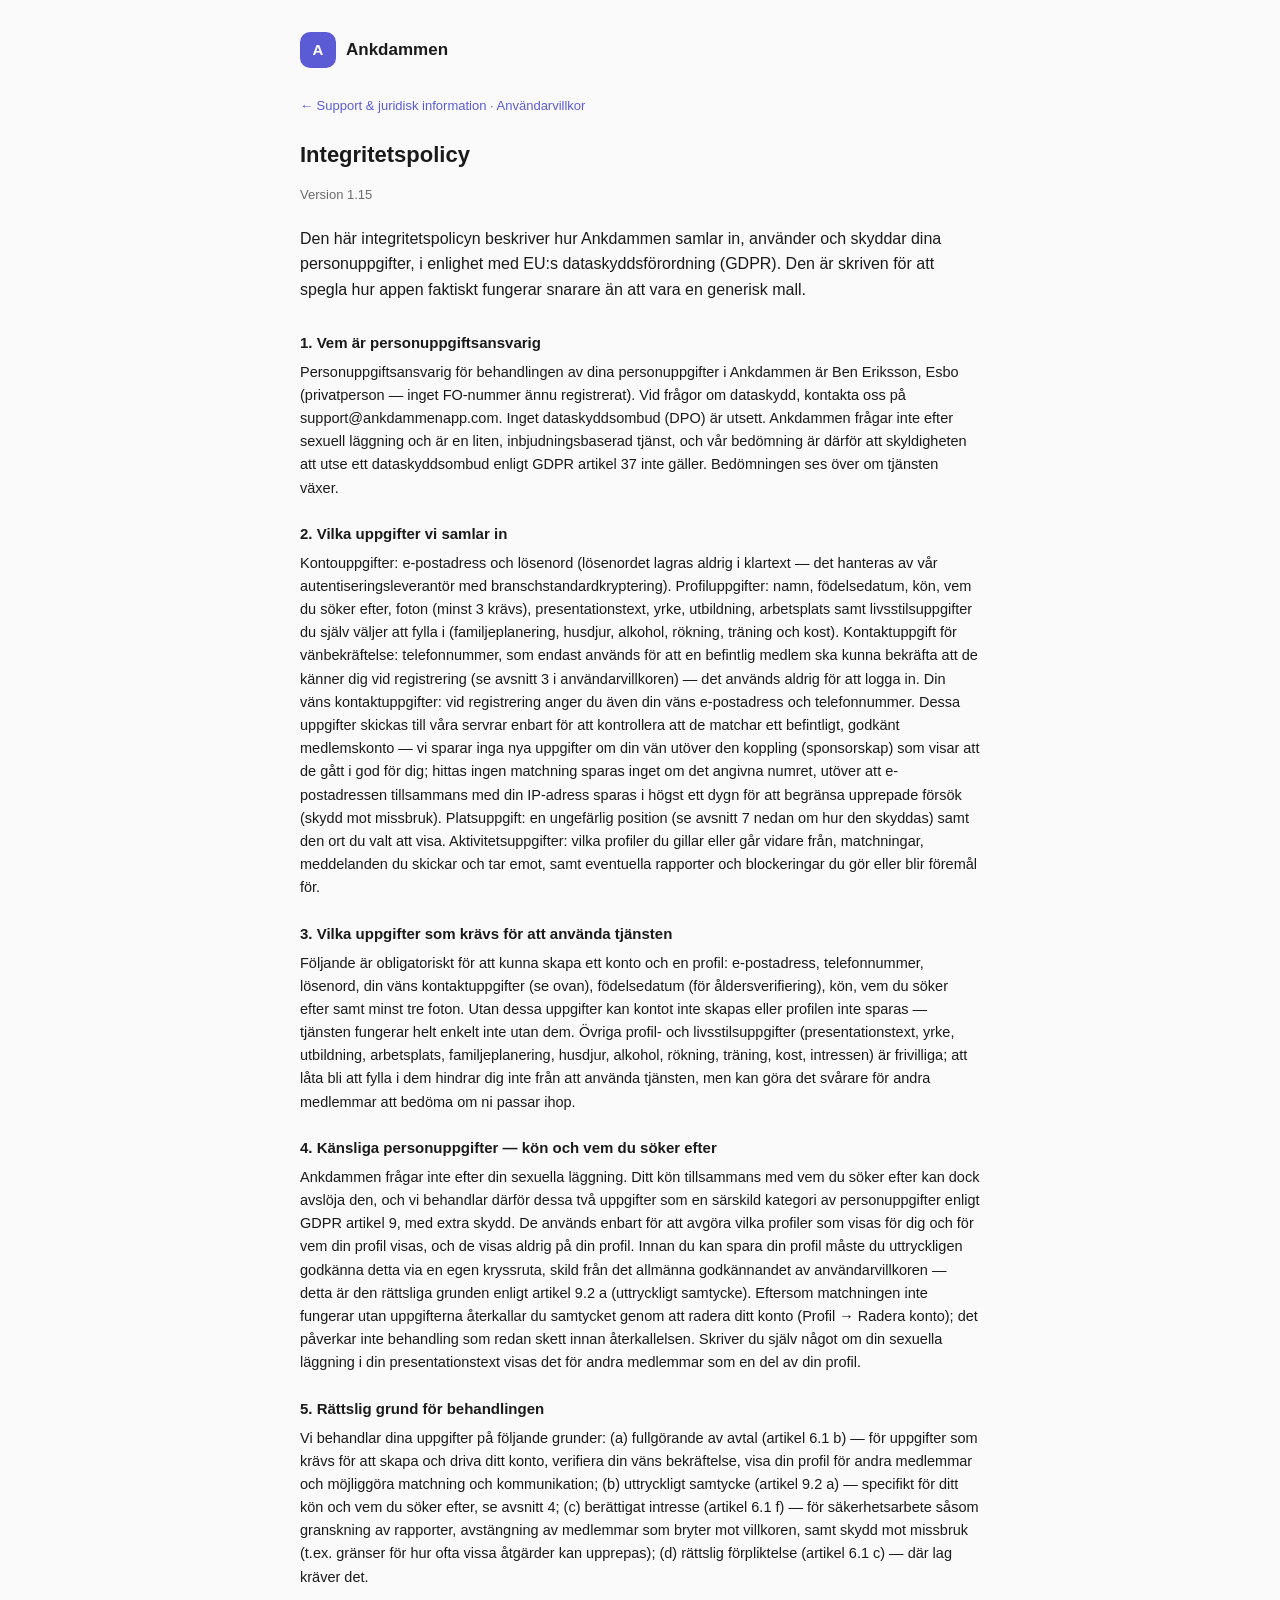
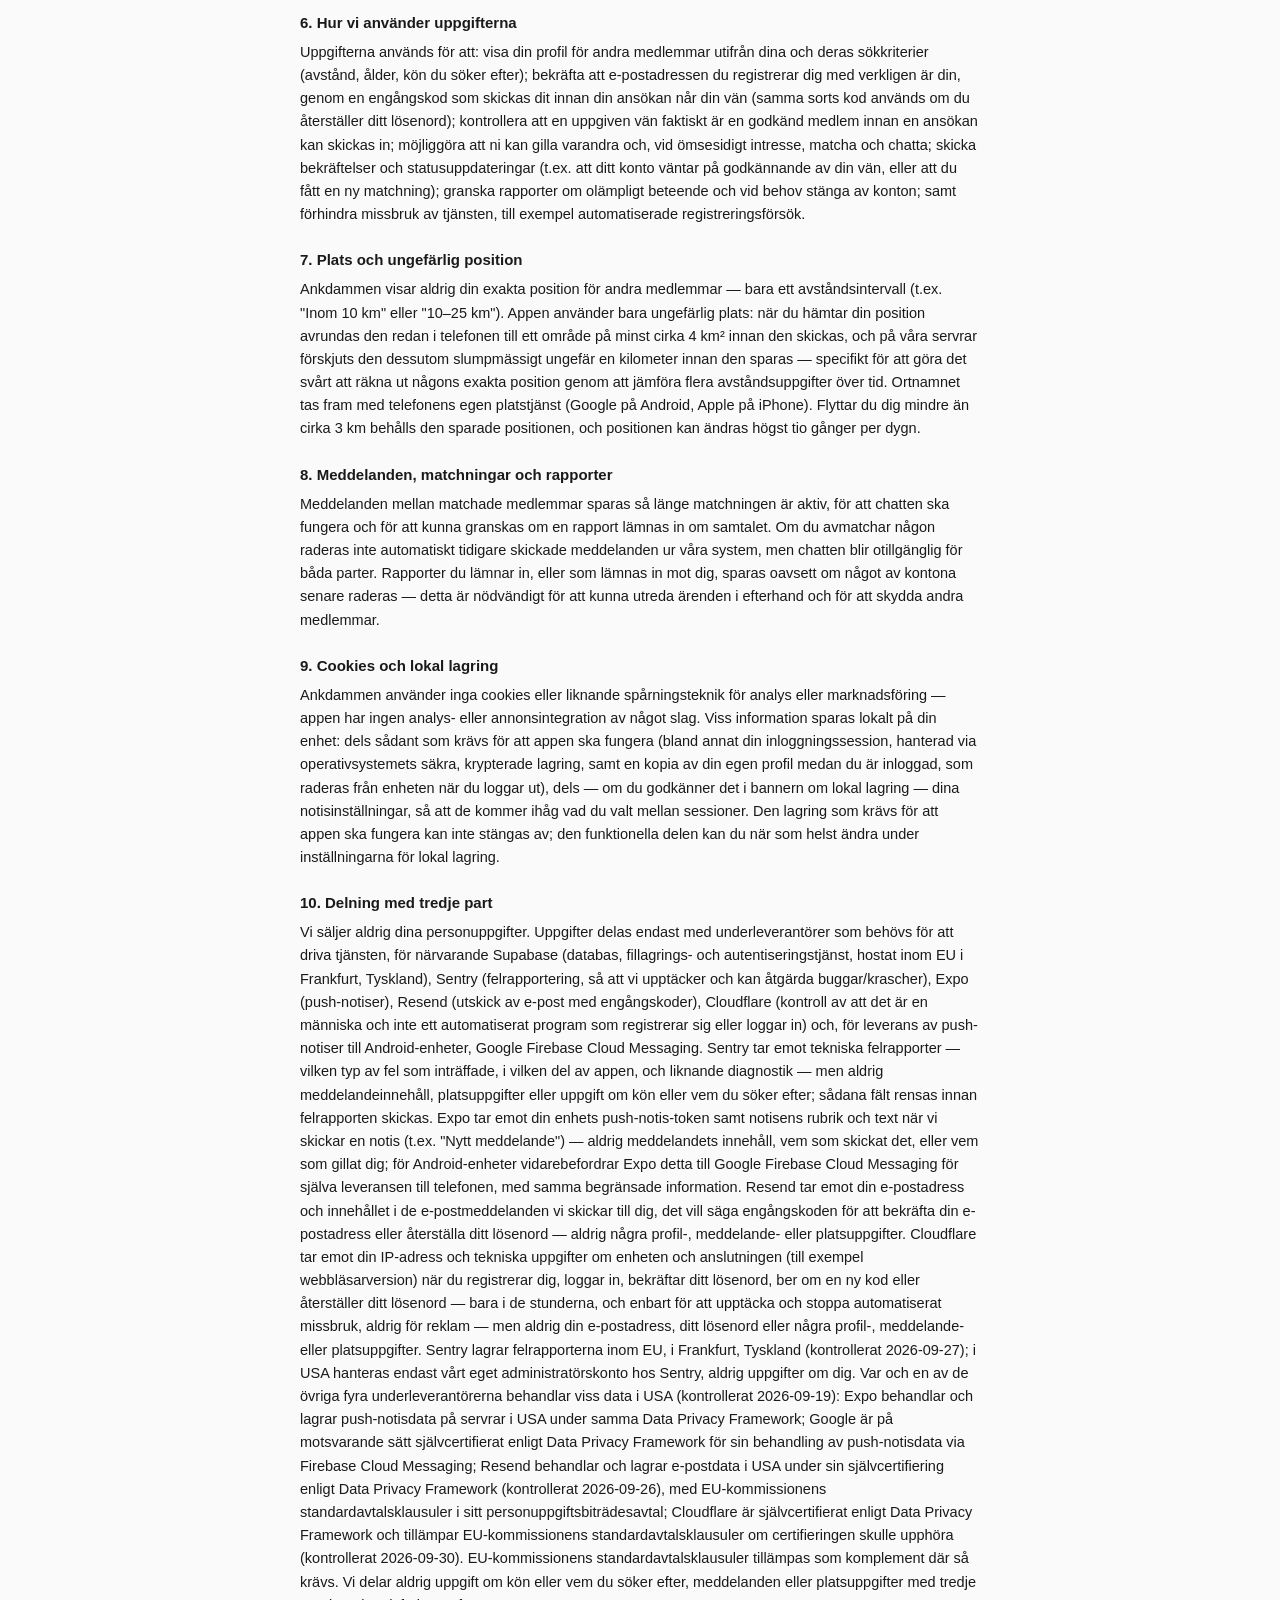
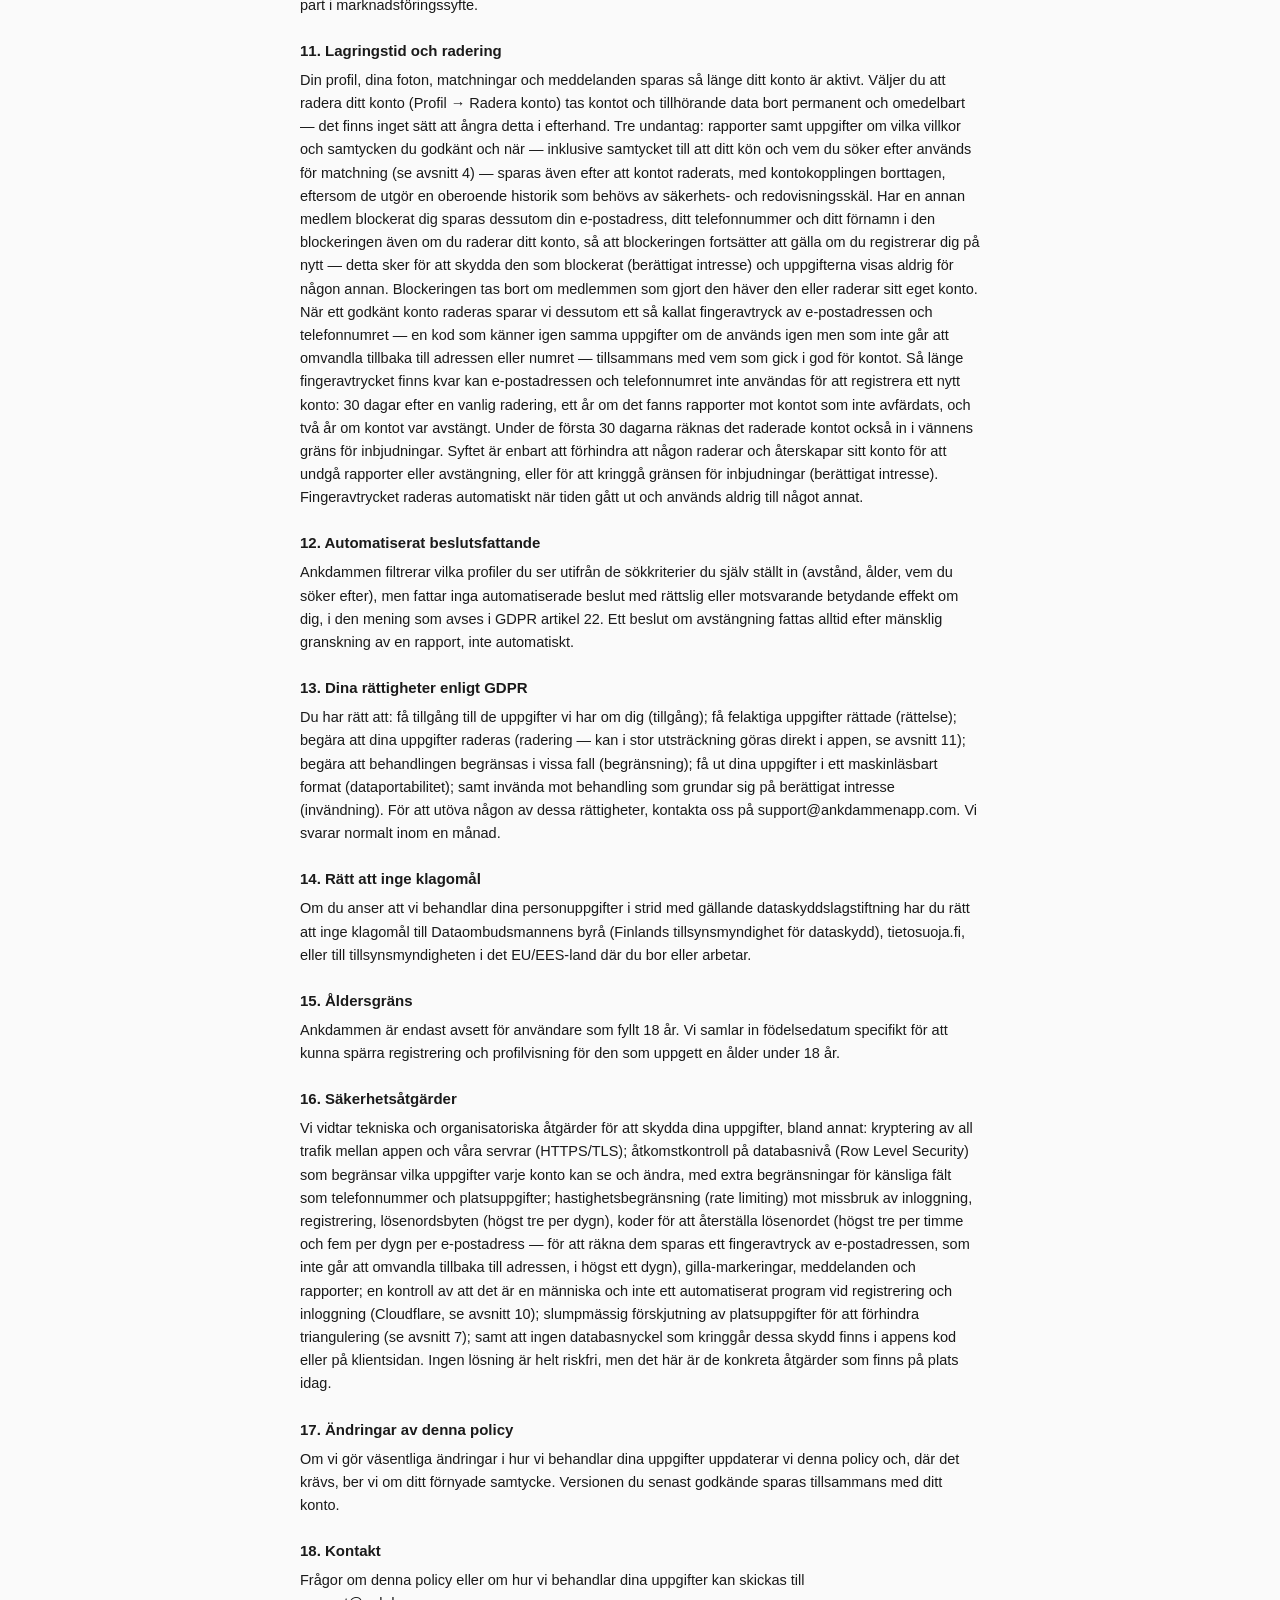
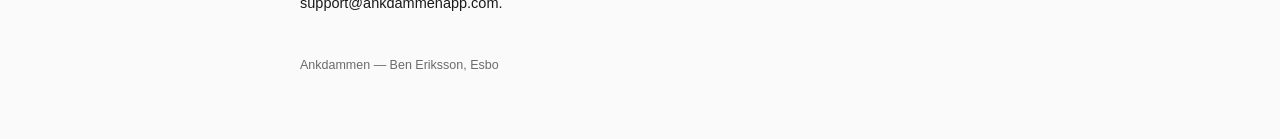
==== privacy.html @ e198ce8c "Privacy policy 1.15: password-change and reset-code limits, human check in the security section Co-A" ====
<!doctype html>
<html lang="sv">
<head>
  <meta charset="utf-8" />
  <meta name="viewport" content="width=device-width, initial-scale=1, viewport-fit=cover" />
  <title>Integritetspolicy — Ankdammen</title>
  <link rel="stylesheet" href="style.css" />
</head>
<body>
  <div class="wrap">
    <header class="site">
      <div class="logo">A</div>
      <div class="name">Ankdammen</div>
    </header>

    <nav class="crumbs"><a href="index.html">&larr; Support &amp; juridisk information</a> &middot; <a href="terms.html">Användarvillkor</a></nav>

    <h1>Integritetspolicy</h1>
    <p class="meta">Version 1.15</p>

    <p class="intro">Den här integritetspolicyn beskriver hur Ankdammen samlar in, använder och skyddar dina personuppgifter, i enlighet med EU:s dataskyddsförordning (GDPR). Den är skriven för att spegla hur appen faktiskt fungerar snarare än att vara en generisk mall.</p>

    <section class="doc">
      <h2>1. Vem är personuppgiftsansvarig</h2>
      <p>Personuppgiftsansvarig för behandlingen av dina personuppgifter i Ankdammen är Ben Eriksson, Esbo (privatperson — inget FO-nummer ännu registrerat). Vid frågor om dataskydd, kontakta oss på support@ankdammenapp.com. Inget dataskyddsombud (DPO) är utsett. Ankdammen frågar inte efter sexuell läggning och är en liten, inbjudningsbaserad tjänst, och vår bedömning är därför att skyldigheten att utse ett dataskyddsombud enligt GDPR artikel 37 inte gäller. Bedömningen ses över om tjänsten växer.</p>
    </section>
    <section class="doc">
      <h2>2. Vilka uppgifter vi samlar in</h2>
      <p>Kontouppgifter: e-postadress och lösenord (lösenordet lagras aldrig i klartext — det hanteras av vår autentiseringsleverantör med branschstandardkryptering). Profiluppgifter: namn, födelsedatum, kön, vem du söker efter, foton (minst 3 krävs), presentationstext, yrke, utbildning, arbetsplats samt livsstilsuppgifter du själv väljer att fylla i (familjeplanering, husdjur, alkohol, rökning, träning och kost). Kontaktuppgift för vänbekräftelse: telefonnummer, som endast används för att en befintlig medlem ska kunna bekräfta att de känner dig vid registrering (se avsnitt 3 i användarvillkoren) — det används aldrig för att logga in. Din väns kontaktuppgifter: vid registrering anger du även din väns e-postadress och telefonnummer. Dessa uppgifter skickas till våra servrar enbart för att kontrollera att de matchar ett befintligt, godkänt medlemskonto — vi sparar inga nya uppgifter om din vän utöver den koppling (sponsorskap) som visar att de gått i god för dig; hittas ingen matchning sparas inget om det angivna numret, utöver att e-postadressen tillsammans med din IP-adress sparas i högst ett dygn för att begränsa upprepade försök (skydd mot missbruk). Platsuppgift: en ungefärlig position (se avsnitt 7 nedan om hur den skyddas) samt den ort du valt att visa. Aktivitetsuppgifter: vilka profiler du gillar eller går vidare från, matchningar, meddelanden du skickar och tar emot, samt eventuella rapporter och blockeringar du gör eller blir föremål för.</p>
    </section>
    <section class="doc">
      <h2>3. Vilka uppgifter som krävs för att använda tjänsten</h2>
      <p>Följande är obligatoriskt för att kunna skapa ett konto och en profil: e-postadress, telefonnummer, lösenord, din väns kontaktuppgifter (se ovan), födelsedatum (för åldersverifiering), kön, vem du söker efter samt minst tre foton. Utan dessa uppgifter kan kontot inte skapas eller profilen inte sparas — tjänsten fungerar helt enkelt inte utan dem. Övriga profil- och livsstilsuppgifter (presentationstext, yrke, utbildning, arbetsplats, familjeplanering, husdjur, alkohol, rökning, träning, kost, intressen) är frivilliga; att låta bli att fylla i dem hindrar dig inte från att använda tjänsten, men kan göra det svårare för andra medlemmar att bedöma om ni passar ihop.</p>
    </section>
    <section class="doc">
      <h2>4. Känsliga personuppgifter — kön och vem du söker efter</h2>
      <p>Ankdammen frågar inte efter din sexuella läggning. Ditt kön tillsammans med vem du söker efter kan dock avslöja den, och vi behandlar därför dessa två uppgifter som en särskild kategori av personuppgifter enligt GDPR artikel 9, med extra skydd. De används enbart för att avgöra vilka profiler som visas för dig och för vem din profil visas, och de visas aldrig på din profil. Innan du kan spara din profil måste du uttryckligen godkänna detta via en egen kryssruta, skild från det allmänna godkännandet av användarvillkoren — detta är den rättsliga grunden enligt artikel 9.2 a (uttryckligt samtycke). Eftersom matchningen inte fungerar utan uppgifterna återkallar du samtycket genom att radera ditt konto (Profil → Radera konto); det påverkar inte behandling som redan skett innan återkallelsen. Skriver du själv något om din sexuella läggning i din presentationstext visas det för andra medlemmar som en del av din profil.</p>
    </section>
    <section class="doc">
      <h2>5. Rättslig grund för behandlingen</h2>
      <p>Vi behandlar dina uppgifter på följande grunder: (a) fullgörande av avtal (artikel 6.1 b) — för uppgifter som krävs för att skapa och driva ditt konto, verifiera din väns bekräftelse, visa din profil för andra medlemmar och möjliggöra matchning och kommunikation; (b) uttryckligt samtycke (artikel 9.2 a) — specifikt för ditt kön och vem du söker efter, se avsnitt 4; (c) berättigat intresse (artikel 6.1 f) — för säkerhetsarbete såsom granskning av rapporter, avstängning av medlemmar som bryter mot villkoren, samt skydd mot missbruk (t.ex. gränser för hur ofta vissa åtgärder kan upprepas); (d) rättslig förpliktelse (artikel 6.1 c) — där lag kräver det.</p>
    </section>
    <section class="doc">
      <h2>6. Hur vi använder uppgifterna</h2>
      <p>Uppgifterna används för att: visa din profil för andra medlemmar utifrån dina och deras sökkriterier (avstånd, ålder, kön du söker efter); bekräfta att e-postadressen du registrerar dig med verkligen är din, genom en engångskod som skickas dit innan din ansökan når din vän (samma sorts kod används om du återställer ditt lösenord); kontrollera att en uppgiven vän faktiskt är en godkänd medlem innan en ansökan kan skickas in; möjliggöra att ni kan gilla varandra och, vid ömsesidigt intresse, matcha och chatta; skicka bekräftelser och statusuppdateringar (t.ex. att ditt konto väntar på godkännande av din vän, eller att du fått en ny matchning); granska rapporter om olämpligt beteende och vid behov stänga av konton; samt förhindra missbruk av tjänsten, till exempel automatiserade registreringsförsök.</p>
    </section>
    <section class="doc">
      <h2>7. Plats och ungefärlig position</h2>
      <p>Ankdammen visar aldrig din exakta position för andra medlemmar — bara ett avståndsintervall (t.ex. "Inom 10 km" eller "10–25 km"). Appen använder bara ungefärlig plats: när du hämtar din position avrundas den redan i telefonen till ett område på minst cirka 4 km² innan den skickas, och på våra servrar förskjuts den dessutom slumpmässigt ungefär en kilometer innan den sparas — specifikt för att göra det svårt att räkna ut någons exakta position genom att jämföra flera avståndsuppgifter över tid. Ortnamnet tas fram med telefonens egen platstjänst (Google på Android, Apple på iPhone). Flyttar du dig mindre än cirka 3 km behålls den sparade positionen, och positionen kan ändras högst tio gånger per dygn.</p>
    </section>
    <section class="doc">
      <h2>8. Meddelanden, matchningar och rapporter</h2>
      <p>Meddelanden mellan matchade medlemmar sparas så länge matchningen är aktiv, för att chatten ska fungera och för att kunna granskas om en rapport lämnas in om samtalet. Om du avmatchar någon raderas inte automatiskt tidigare skickade meddelanden ur våra system, men chatten blir otillgänglig för båda parter. Rapporter du lämnar in, eller som lämnas in mot dig, sparas oavsett om något av kontona senare raderas — detta är nödvändigt för att kunna utreda ärenden i efterhand och för att skydda andra medlemmar.</p>
    </section>
    <section class="doc">
      <h2>9. Cookies och lokal lagring</h2>
      <p>Ankdammen använder inga cookies eller liknande spårningsteknik för analys eller marknadsföring — appen har ingen analys- eller annonsintegration av något slag. Viss information sparas lokalt på din enhet: dels sådant som krävs för att appen ska fungera (bland annat din inloggningssession, hanterad via operativsystemets säkra, krypterade lagring, samt en kopia av din egen profil medan du är inloggad, som raderas från enheten när du loggar ut), dels — om du godkänner det i bannern om lokal lagring — dina notisinställningar, så att de kommer ihåg vad du valt mellan sessioner. Den lagring som krävs för att appen ska fungera kan inte stängas av; den funktionella delen kan du när som helst ändra under inställningarna för lokal lagring.</p>
    </section>
    <section class="doc">
      <h2>10. Delning med tredje part</h2>
      <p>Vi säljer aldrig dina personuppgifter. Uppgifter delas endast med underleverantörer som behövs för att driva tjänsten, för närvarande Supabase (databas, fillagrings- och autentiseringstjänst, hostat inom EU i Frankfurt, Tyskland), Sentry (felrapportering, så att vi upptäcker och kan åtgärda buggar/krascher), Expo (push-notiser), Resend (utskick av e-post med engångskoder), Cloudflare (kontroll av att det är en människa och inte ett automatiserat program som registrerar sig eller loggar in) och, för leverans av push-notiser till Android-enheter, Google Firebase Cloud Messaging. Sentry tar emot tekniska felrapporter — vilken typ av fel som inträffade, i vilken del av appen, och liknande diagnostik — men aldrig meddelandeinnehåll, platsuppgifter eller uppgift om kön eller vem du söker efter; sådana fält rensas innan felrapporten skickas. Expo tar emot din enhets push-notis-token samt notisens rubrik och text när vi skickar en notis (t.ex. "Nytt meddelande") — aldrig meddelandets innehåll, vem som skickat det, eller vem som gillat dig; för Android-enheter vidarebefordrar Expo detta till Google Firebase Cloud Messaging för själva leveransen till telefonen, med samma begränsade information. Resend tar emot din e-postadress och innehållet i de e-postmeddelanden vi skickar till dig, det vill säga engångskoden för att bekräfta din e-postadress eller återställa ditt lösenord — aldrig några profil-, meddelande- eller platsuppgifter. Cloudflare tar emot din IP-adress och tekniska uppgifter om enheten och anslutningen (till exempel webbläsarversion) när du registrerar dig, loggar in, bekräftar ditt lösenord, ber om en ny kod eller återställer ditt lösenord — bara i de stunderna, och enbart för att upptäcka och stoppa automatiserat missbruk, aldrig för reklam — men aldrig din e-postadress, ditt lösenord eller några profil-, meddelande- eller platsuppgifter. Sentry lagrar felrapporterna inom EU, i Frankfurt, Tyskland (kontrollerat 2026-09-27); i USA hanteras endast vårt eget administratörskonto hos Sentry, aldrig uppgifter om dig. Var och en av de övriga fyra underleverantörerna behandlar viss data i USA (kontrollerat 2026-09-19): Expo behandlar och lagrar push-notisdata på servrar i USA under samma Data Privacy Framework; Google är på motsvarande sätt självcertifierat enligt Data Privacy Framework för sin behandling av push-notisdata via Firebase Cloud Messaging; Resend behandlar och lagrar e-postdata i USA under sin självcertifiering enligt Data Privacy Framework (kontrollerat 2026-09-26), med EU-kommissionens standardavtalsklausuler i sitt personuppgiftsbiträdesavtal; Cloudflare är självcertifierat enligt Data Privacy Framework och tillämpar EU-kommissionens standardavtalsklausuler om certifieringen skulle upphöra (kontrollerat 2026-09-30). EU-kommissionens standardavtalsklausuler tillämpas som komplement där så krävs. Vi delar aldrig uppgift om kön eller vem du söker efter, meddelanden eller platsuppgifter med tredje part i marknadsföringssyfte.</p>
    </section>
    <section class="doc">
      <h2>11. Lagringstid och radering</h2>
      <p>Din profil, dina foton, matchningar och meddelanden sparas så länge ditt konto är aktivt. Väljer du att radera ditt konto (Profil → Radera konto) tas kontot och tillhörande data bort permanent och omedelbart — det finns inget sätt att ångra detta i efterhand. Tre undantag: rapporter samt uppgifter om vilka villkor och samtycken du godkänt och när — inklusive samtycket till att ditt kön och vem du söker efter används för matchning (se avsnitt 4) — sparas även efter att kontot raderats, med kontokopplingen borttagen, eftersom de utgör en oberoende historik som behövs av säkerhets- och redovisningsskäl. Har en annan medlem blockerat dig sparas dessutom din e-postadress, ditt telefonnummer och ditt förnamn i den blockeringen även om du raderar ditt konto, så att blockeringen fortsätter att gälla om du registrerar dig på nytt — detta sker för att skydda den som blockerat (berättigat intresse) och uppgifterna visas aldrig för någon annan. Blockeringen tas bort om medlemmen som gjort den häver den eller raderar sitt eget konto. När ett godkänt konto raderas sparar vi dessutom ett så kallat fingeravtryck av e-postadressen och telefonnumret — en kod som känner igen samma uppgifter om de används igen men som inte går att omvandla tillbaka till adressen eller numret — tillsammans med vem som gick i god för kontot. Så länge fingeravtrycket finns kvar kan e-postadressen och telefonnumret inte användas för att registrera ett nytt konto: 30 dagar efter en vanlig radering, ett år om det fanns rapporter mot kontot som inte avfärdats, och två år om kontot var avstängt. Under de första 30 dagarna räknas det raderade kontot också in i vännens gräns för inbjudningar. Syftet är enbart att förhindra att någon raderar och återskapar sitt konto för att undgå rapporter eller avstängning, eller för att kringgå gränsen för inbjudningar (berättigat intresse). Fingeravtrycket raderas automatiskt när tiden gått ut och används aldrig till något annat.</p>
    </section>
    <section class="doc">
      <h2>12. Automatiserat beslutsfattande</h2>
      <p>Ankdammen filtrerar vilka profiler du ser utifrån de sökkriterier du själv ställt in (avstånd, ålder, vem du söker efter), men fattar inga automatiserade beslut med rättslig eller motsvarande betydande effekt om dig, i den mening som avses i GDPR artikel 22. Ett beslut om avstängning fattas alltid efter mänsklig granskning av en rapport, inte automatiskt.</p>
    </section>
    <section class="doc">
      <h2>13. Dina rättigheter enligt GDPR</h2>
      <p>Du har rätt att: få tillgång till de uppgifter vi har om dig (tillgång); få felaktiga uppgifter rättade (rättelse); begära att dina uppgifter raderas (radering — kan i stor utsträckning göras direkt i appen, se avsnitt 11); begära att behandlingen begränsas i vissa fall (begränsning); få ut dina uppgifter i ett maskinläsbart format (dataportabilitet); samt invända mot behandling som grundar sig på berättigat intresse (invändning). För att utöva någon av dessa rättigheter, kontakta oss på support@ankdammenapp.com. Vi svarar normalt inom en månad.</p>
    </section>
    <section class="doc">
      <h2>14. Rätt att inge klagomål</h2>
      <p>Om du anser att vi behandlar dina personuppgifter i strid med gällande dataskyddslagstiftning har du rätt att inge klagomål till Dataombudsmannens byrå (Finlands tillsynsmyndighet för dataskydd), tietosuoja.fi, eller till tillsynsmyndigheten i det EU/EES-land där du bor eller arbetar.</p>
    </section>
    <section class="doc">
      <h2>15. Åldersgräns</h2>
      <p>Ankdammen är endast avsett för användare som fyllt 18 år. Vi samlar in födelsedatum specifikt för att kunna spärra registrering och profilvisning för den som uppgett en ålder under 18 år.</p>
    </section>
    <section class="doc">
      <h2>16. Säkerhetsåtgärder</h2>
      <p>Vi vidtar tekniska och organisatoriska åtgärder för att skydda dina uppgifter, bland annat: kryptering av all trafik mellan appen och våra servrar (HTTPS/TLS); åtkomstkontroll på databasnivå (Row Level Security) som begränsar vilka uppgifter varje konto kan se och ändra, med extra begränsningar för känsliga fält som telefonnummer och platsuppgifter; hastighetsbegränsning (rate limiting) mot missbruk av inloggning, registrering, lösenordsbyten (högst tre per dygn), koder för att återställa lösenordet (högst tre per timme och fem per dygn per e-postadress — för att räkna dem sparas ett fingeravtryck av e-postadressen, som inte går att omvandla tillbaka till adressen, i högst ett dygn), gilla-markeringar, meddelanden och rapporter; en kontroll av att det är en människa och inte ett automatiserat program vid registrering och inloggning (Cloudflare, se avsnitt 10); slumpmässig förskjutning av platsuppgifter för att förhindra triangulering (se avsnitt 7); samt att ingen databasnyckel som kringgår dessa skydd finns i appens kod eller på klientsidan. Ingen lösning är helt riskfri, men det här är de konkreta åtgärder som finns på plats idag.</p>
    </section>
    <section class="doc">
      <h2>17. Ändringar av denna policy</h2>
      <p>Om vi gör väsentliga ändringar i hur vi behandlar dina uppgifter uppdaterar vi denna policy och, där det krävs, ber vi om ditt förnyade samtycke. Versionen du senast godkände sparas tillsammans med ditt konto.</p>
    </section>
    <section class="doc">
      <h2>18. Kontakt</h2>
      <p>Frågor om denna policy eller om hur vi behandlar dina uppgifter kan skickas till support@ankdammenapp.com.</p>
    </section>

    <footer>
      Ankdammen — Ben Eriksson, Esbo
    </footer>
  </div>
</body>
</html>
---- style.css ----
:root {
  color-scheme: light dark;
  --bg: #FAFAFA;
  --fg: #1A1A1A;
  --muted: #6B6B6B;
  --accent: #5B5BD6;
  --card: #FFFFFF;
  --border: #E5E5E5;
  --warn-bg: #FFF8E1;
  --warn-border: #F5E3A8;
  --warn-fg: #856404;
}

@media (prefers-color-scheme: dark) {
  :root {
    --bg: #121214;
    --fg: #EDEDED;
    --muted: #A0A0A0;
    --accent: #8B8BF0;
    --card: #1C1C1F;
    --border: #2E2E32;
    --warn-bg: #3A2E0E;
    --warn-border: #6B5419;
    --warn-fg: #E6C568;
  }
}

* { box-sizing: border-box; }

body {
  margin: 0;
  padding: 32px 20px 64px;
  background: var(--bg);
  color: var(--fg);
  font-family: -apple-system, BlinkMacSystemFont, "Segoe UI", Roboto, Helvetica, Arial, sans-serif;
  line-height: 1.6;
}

.wrap {
  max-width: 680px;
  margin: 0 auto;
}

header.site {
  display: flex;
  align-items: center;
  gap: 10px;
  margin-bottom: 28px;
}

header.site .logo {
  width: 36px;
  height: 36px;
  border-radius: 10px;
  background: var(--accent);
  display: flex;
  align-items: center;
  justify-content: center;
  color: white;
  font-weight: 700;
  font-size: 15px;
  flex-shrink: 0;
}

header.site .name {
  font-weight: 700;
  font-size: 17px;
}

nav.crumbs {
  font-size: 13px;
  color: var(--muted);
  margin-bottom: 20px;
}

nav.crumbs a {
  color: var(--accent);
  text-decoration: none;
}

h1 {
  font-size: 22px;
  margin: 0 0 4px;
}

.meta {
  color: var(--muted);
  font-size: 13px;
  margin-bottom: 20px;
}

.notice {
  background: var(--warn-bg);
  border: 1px solid var(--warn-border);
  color: var(--warn-fg);
  border-radius: 10px;
  padding: 12px 14px;
  font-size: 13.5px;
  margin-bottom: 24px;
}

.intro {
  margin-bottom: 28px;
}

section.doc {
  margin-bottom: 22px;
}

section.doc h2 {
  font-size: 15px;
  margin: 0 0 6px;
}

section.doc p {
  margin: 0;
  color: var(--fg);
  font-size: 14.5px;
}

.card {
  background: var(--card);
  border: 1px solid var(--border);
  border-radius: 12px;
  padding: 18px 20px;
  margin-bottom: 14px;
}

.card h3 {
  margin: 0 0 4px;
  font-size: 15px;
}

.card p {
  margin: 0;
  font-size: 14px;
  color: var(--muted);
}

.card a {
  color: var(--accent);
  font-weight: 600;
  text-decoration: none;
}

footer {
  margin-top: 40px;
  font-size: 12.5px;
  color: var(--muted);
}

.placeholder {
  background: rgba(255, 200, 0, 0.18);
  padding: 1px 4px;
  border-radius: 4px;
}
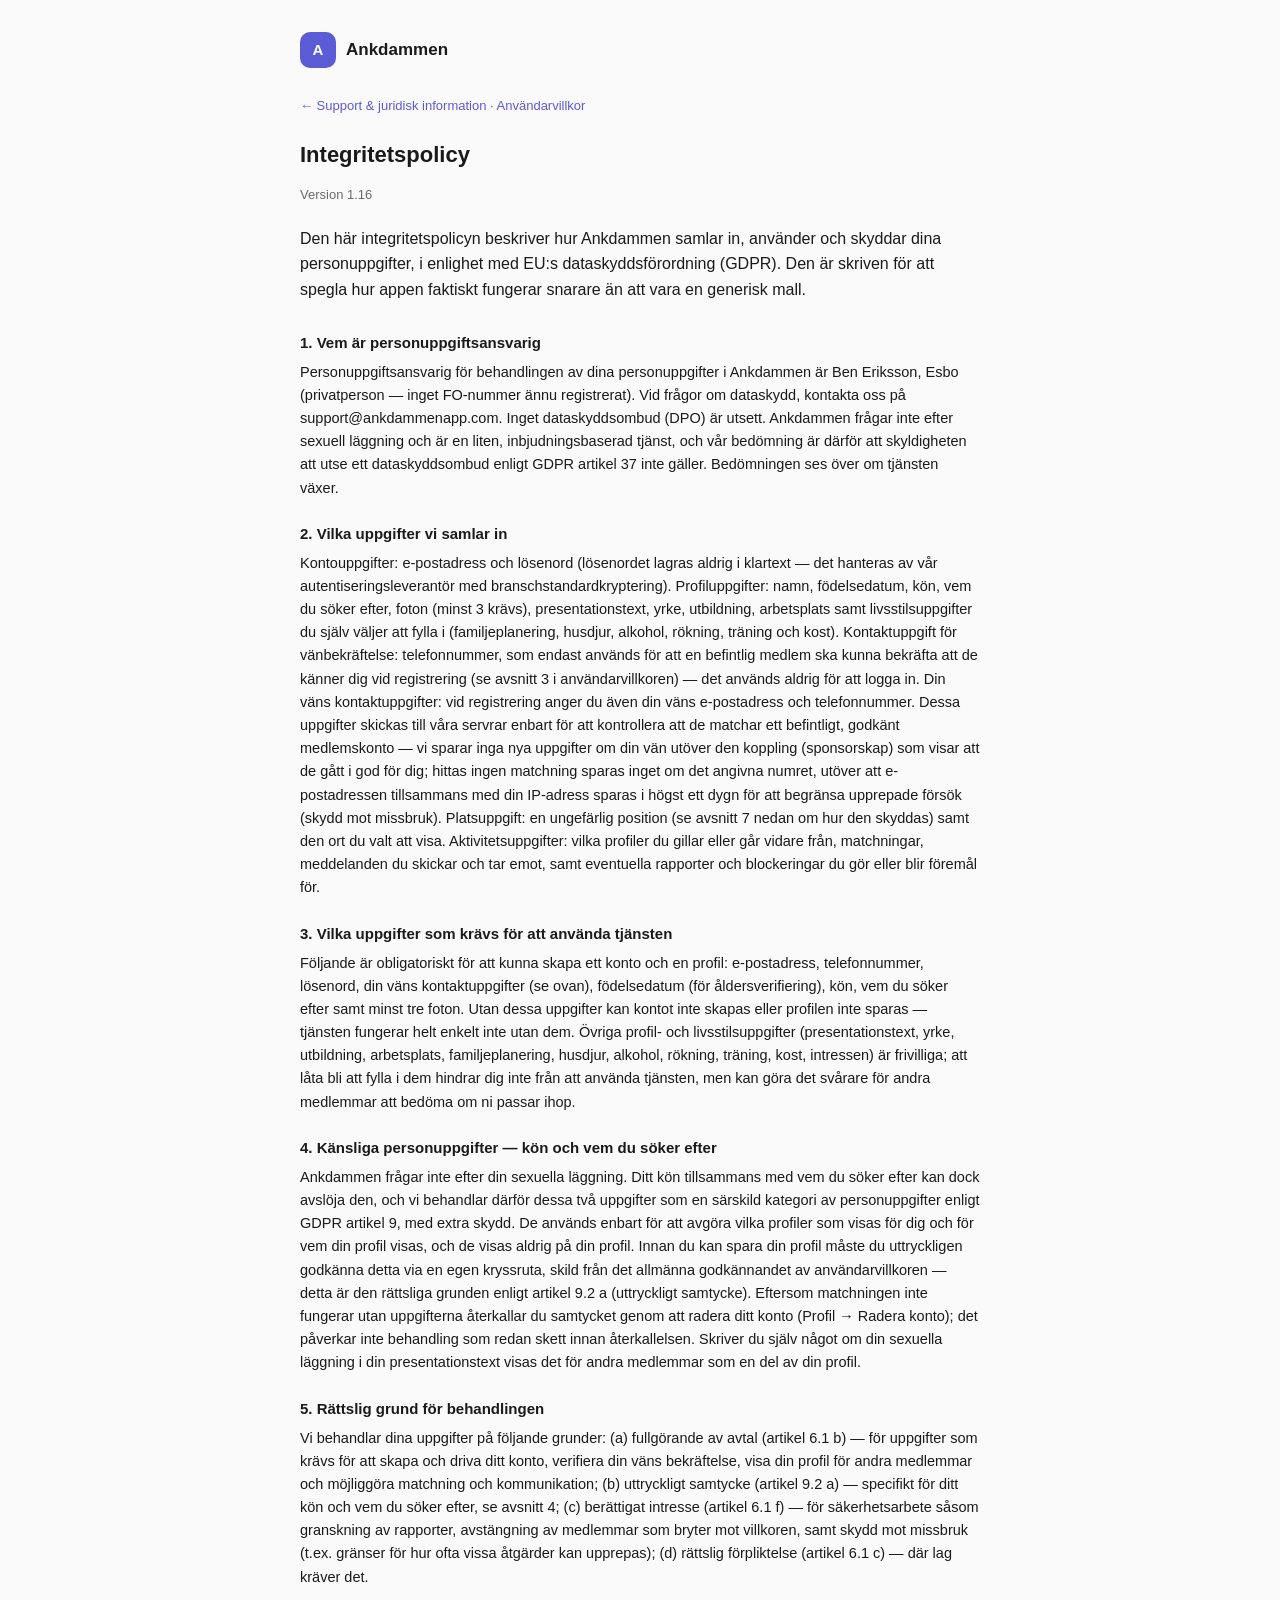
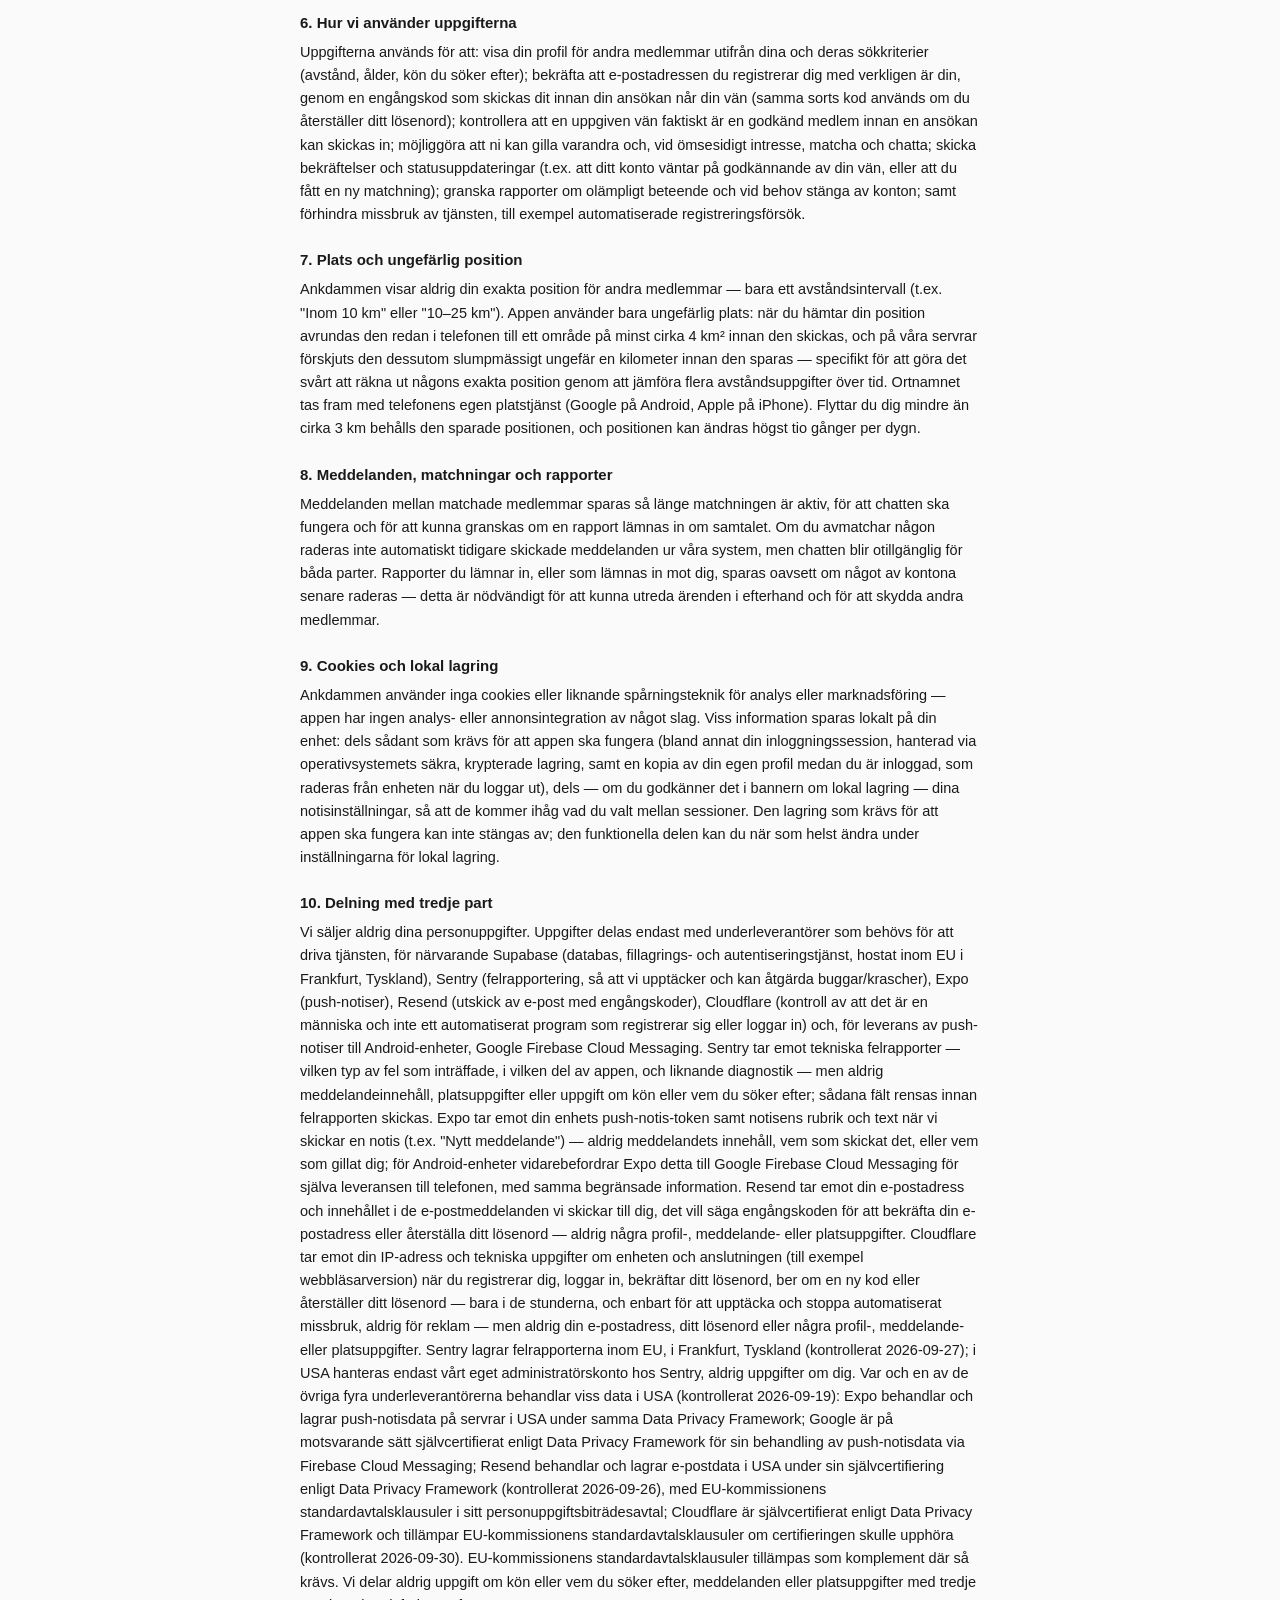
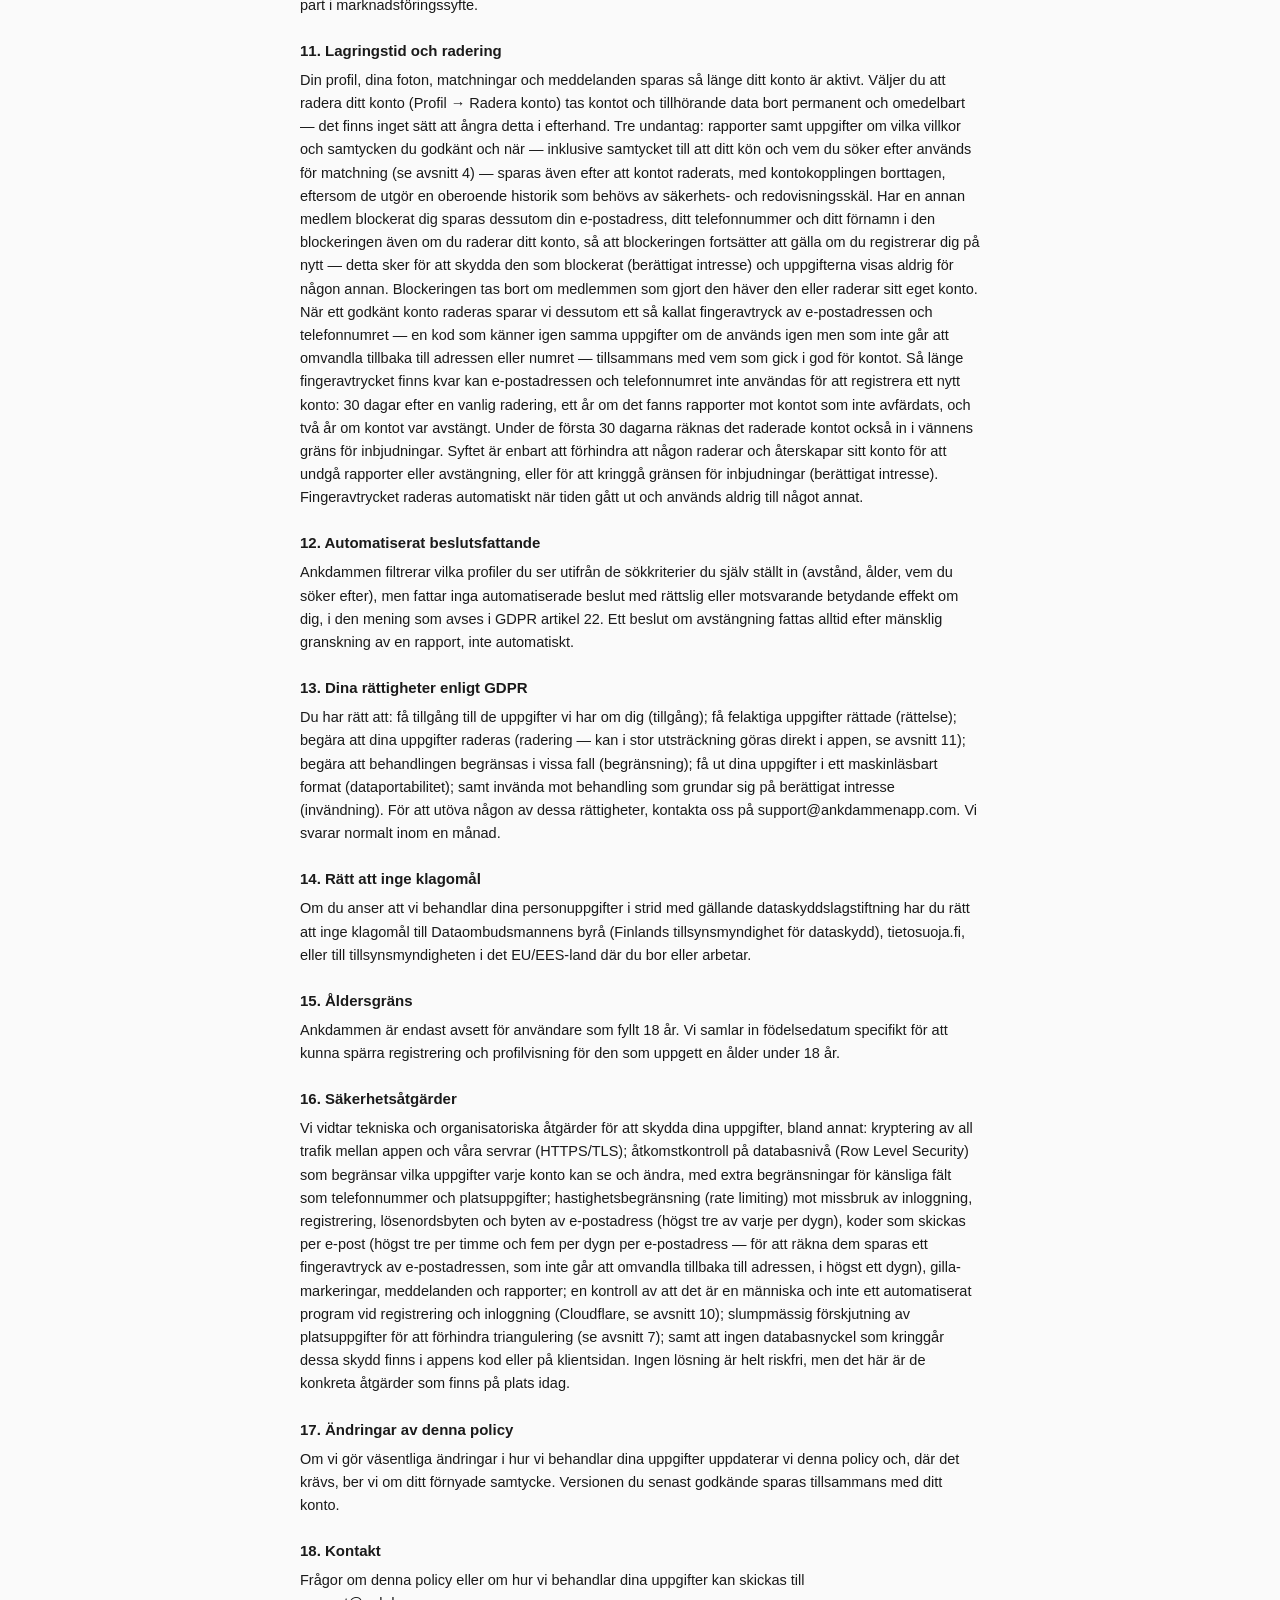
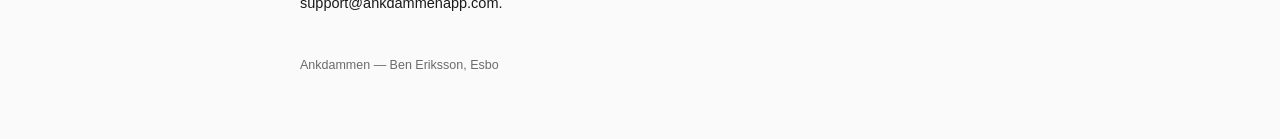
==== commit 1df73453: "Privacy policy 1.16: limits cover all code emails and email changes Co-Authored-By: Claude Opus 5.5 " ====
--- a/privacy.html
+++ b/privacy.html
@@ -16,7 +16,7 @@
     <nav class="crumbs"><a href="index.html">&larr; Support &amp; juridisk information</a> &middot; <a href="terms.html">Användarvillkor</a></nav>
 
     <h1>Integritetspolicy</h1>
-    <p class="meta">Version 1.15</p>
+    <p class="meta">Version 1.16</p>
 
     <p class="intro">Den här integritetspolicyn beskriver hur Ankdammen samlar in, använder och skyddar dina personuppgifter, i enlighet med EU:s dataskyddsförordning (GDPR). Den är skriven för att spegla hur appen faktiskt fungerar snarare än att vara en generisk mall.</p>
 
@@ -82,7 +82,7 @@
     </section>
     <section class="doc">
       <h2>16. Säkerhetsåtgärder</h2>
-      <p>Vi vidtar tekniska och organisatoriska åtgärder för att skydda dina uppgifter, bland annat: kryptering av all trafik mellan appen och våra servrar (HTTPS/TLS); åtkomstkontroll på databasnivå (Row Level Security) som begränsar vilka uppgifter varje konto kan se och ändra, med extra begränsningar för känsliga fält som telefonnummer och platsuppgifter; hastighetsbegränsning (rate limiting) mot missbruk av inloggning, registrering, lösenordsbyten (högst tre per dygn), koder för att återställa lösenordet (högst tre per timme och fem per dygn per e-postadress — för att räkna dem sparas ett fingeravtryck av e-postadressen, som inte går att omvandla tillbaka till adressen, i högst ett dygn), gilla-markeringar, meddelanden och rapporter; en kontroll av att det är en människa och inte ett automatiserat program vid registrering och inloggning (Cloudflare, se avsnitt 10); slumpmässig förskjutning av platsuppgifter för att förhindra triangulering (se avsnitt 7); samt att ingen databasnyckel som kringgår dessa skydd finns i appens kod eller på klientsidan. Ingen lösning är helt riskfri, men det här är de konkreta åtgärder som finns på plats idag.</p>
+      <p>Vi vidtar tekniska och organisatoriska åtgärder för att skydda dina uppgifter, bland annat: kryptering av all trafik mellan appen och våra servrar (HTTPS/TLS); åtkomstkontroll på databasnivå (Row Level Security) som begränsar vilka uppgifter varje konto kan se och ändra, med extra begränsningar för känsliga fält som telefonnummer och platsuppgifter; hastighetsbegränsning (rate limiting) mot missbruk av inloggning, registrering, lösenordsbyten och byten av e-postadress (högst tre av varje per dygn), koder som skickas per e-post (högst tre per timme och fem per dygn per e-postadress — för att räkna dem sparas ett fingeravtryck av e-postadressen, som inte går att omvandla tillbaka till adressen, i högst ett dygn), gilla-markeringar, meddelanden och rapporter; en kontroll av att det är en människa och inte ett automatiserat program vid registrering och inloggning (Cloudflare, se avsnitt 10); slumpmässig förskjutning av platsuppgifter för att förhindra triangulering (se avsnitt 7); samt att ingen databasnyckel som kringgår dessa skydd finns i appens kod eller på klientsidan. Ingen lösning är helt riskfri, men det här är de konkreta åtgärder som finns på plats idag.</p>
     </section>
     <section class="doc">
       <h2>17. Ändringar av denna policy</h2>
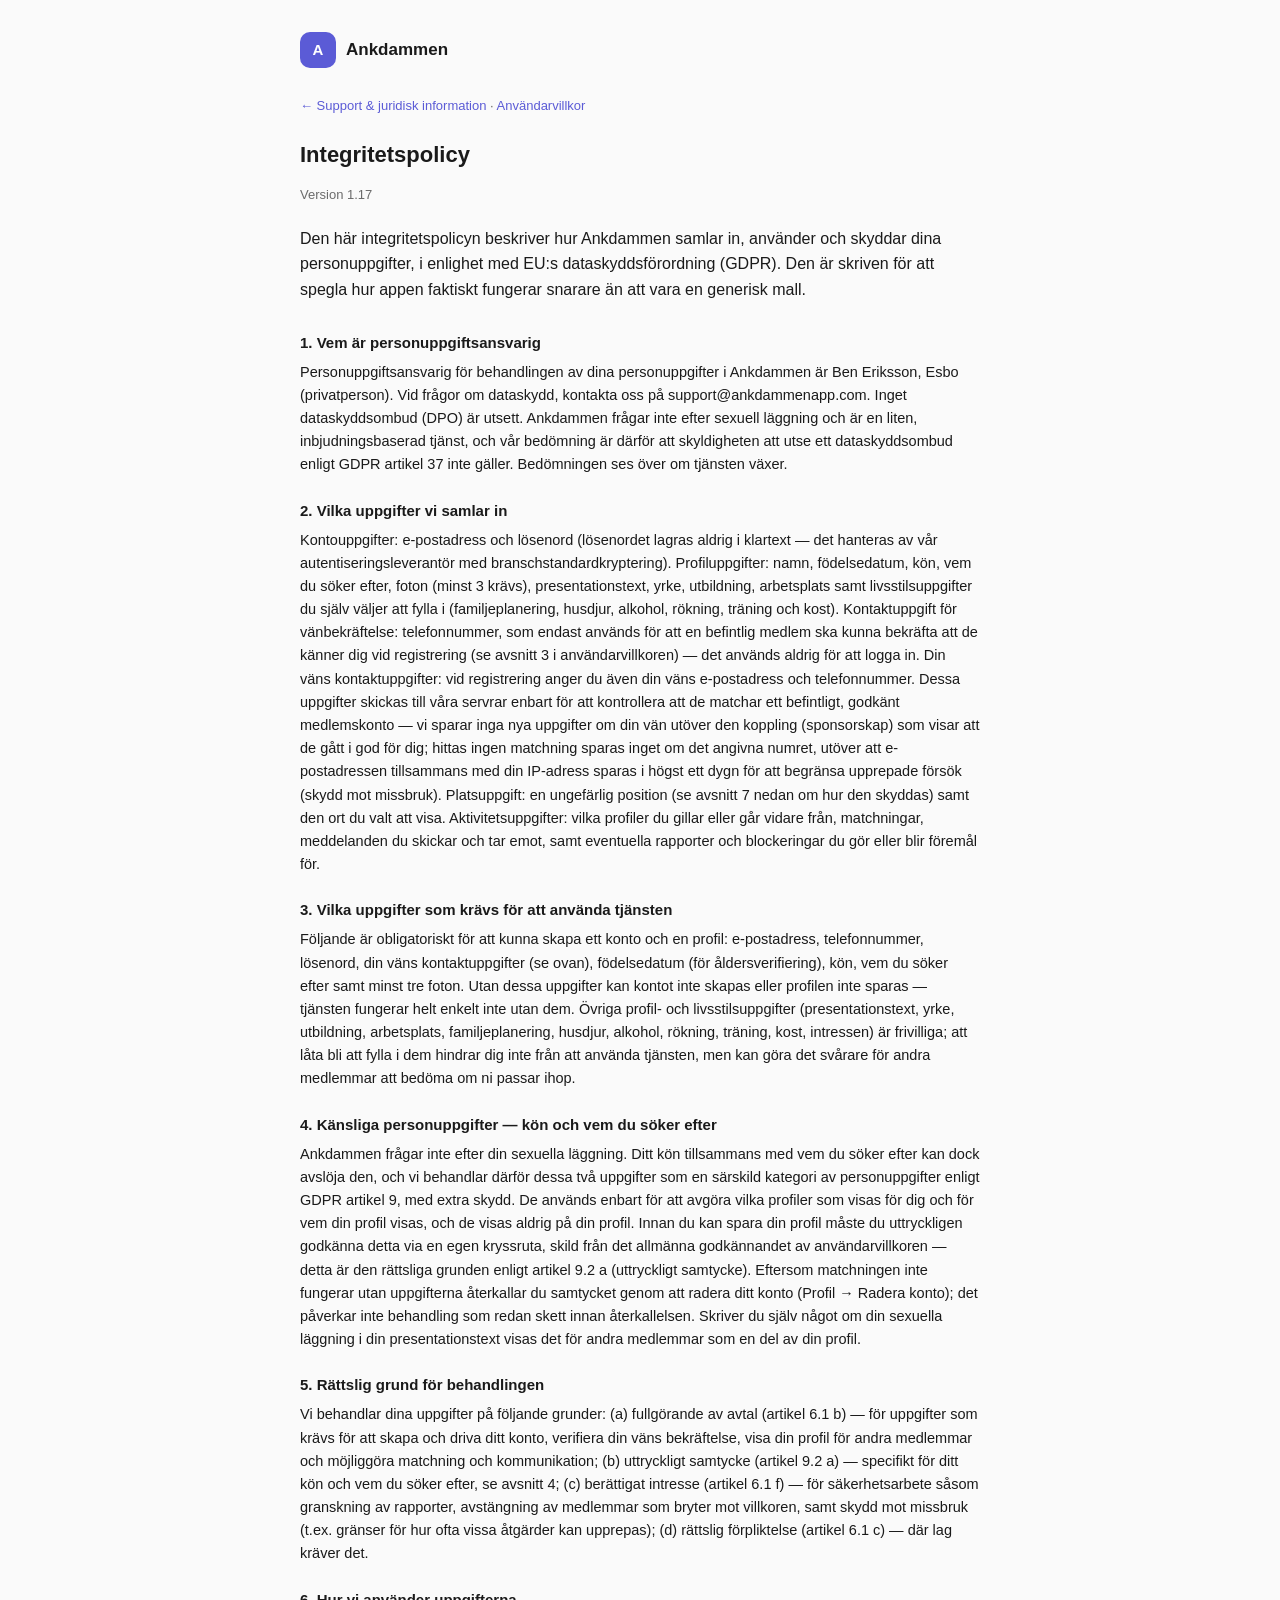
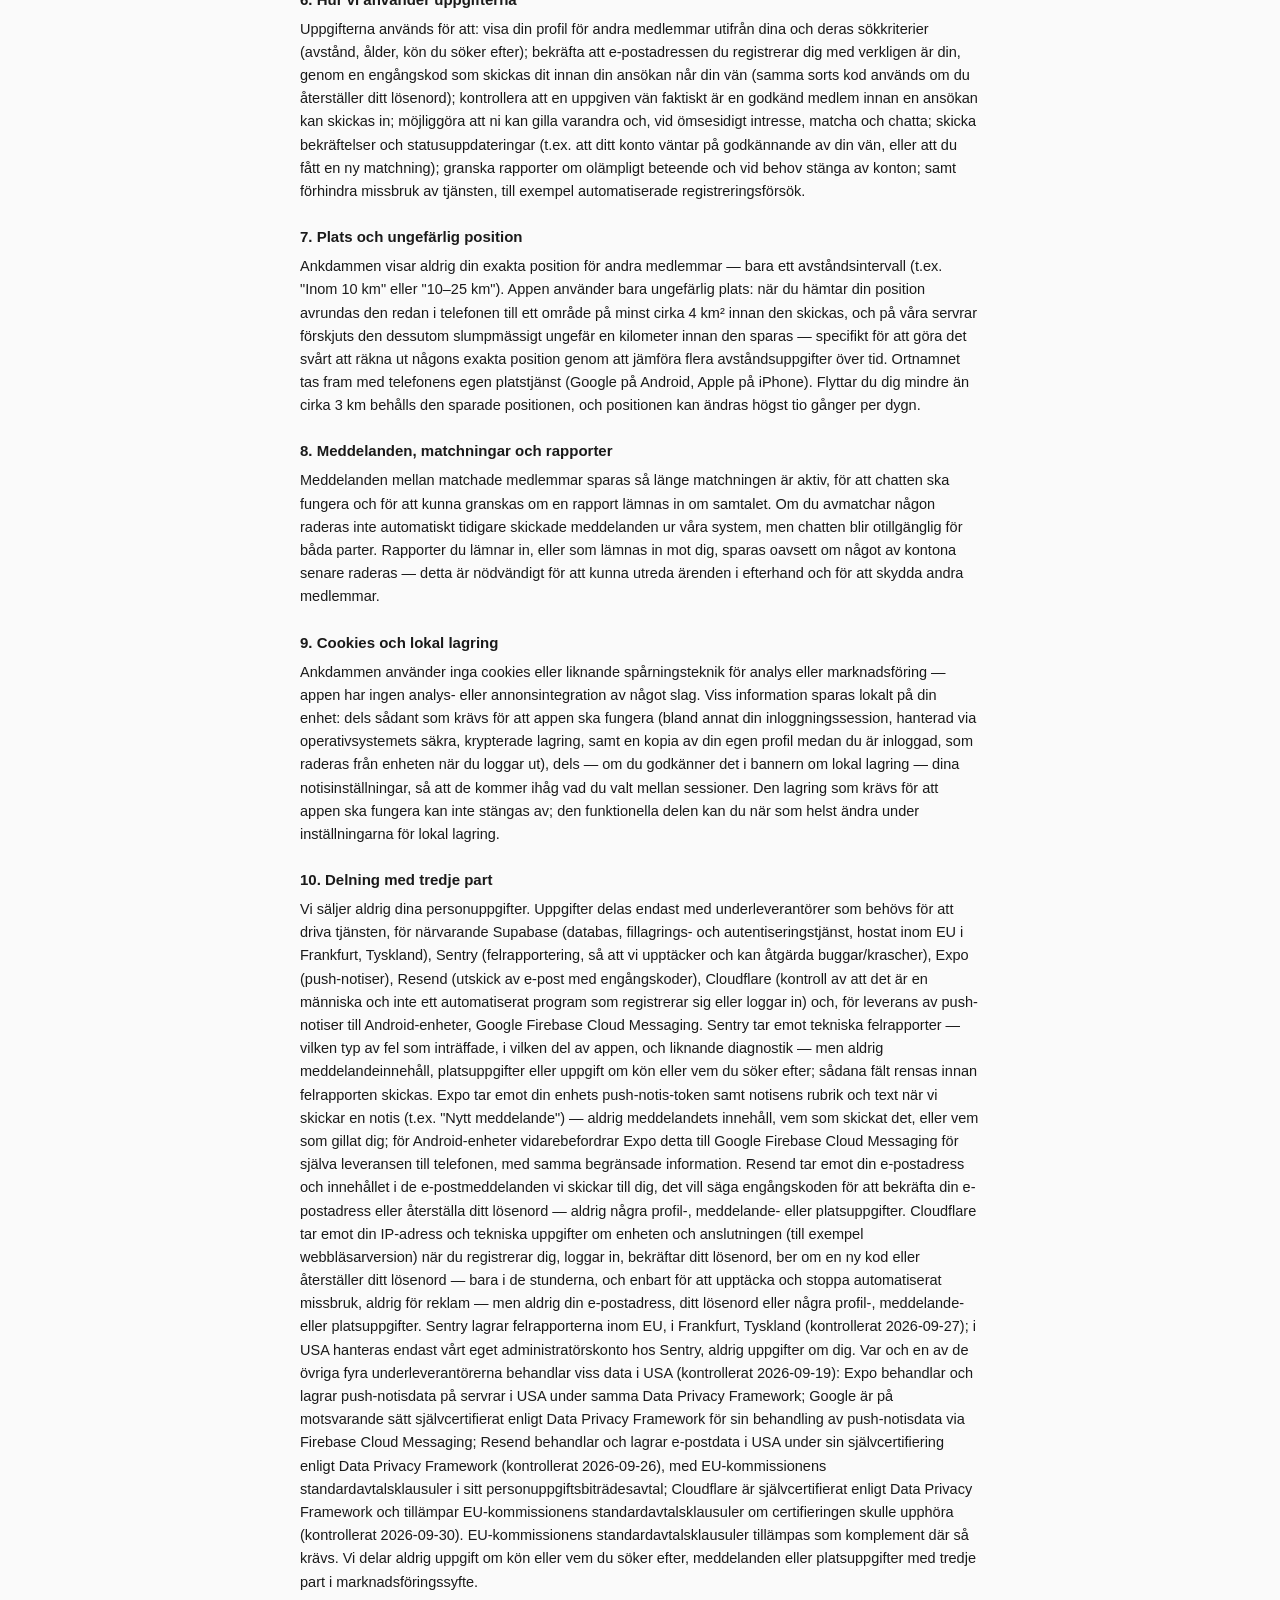
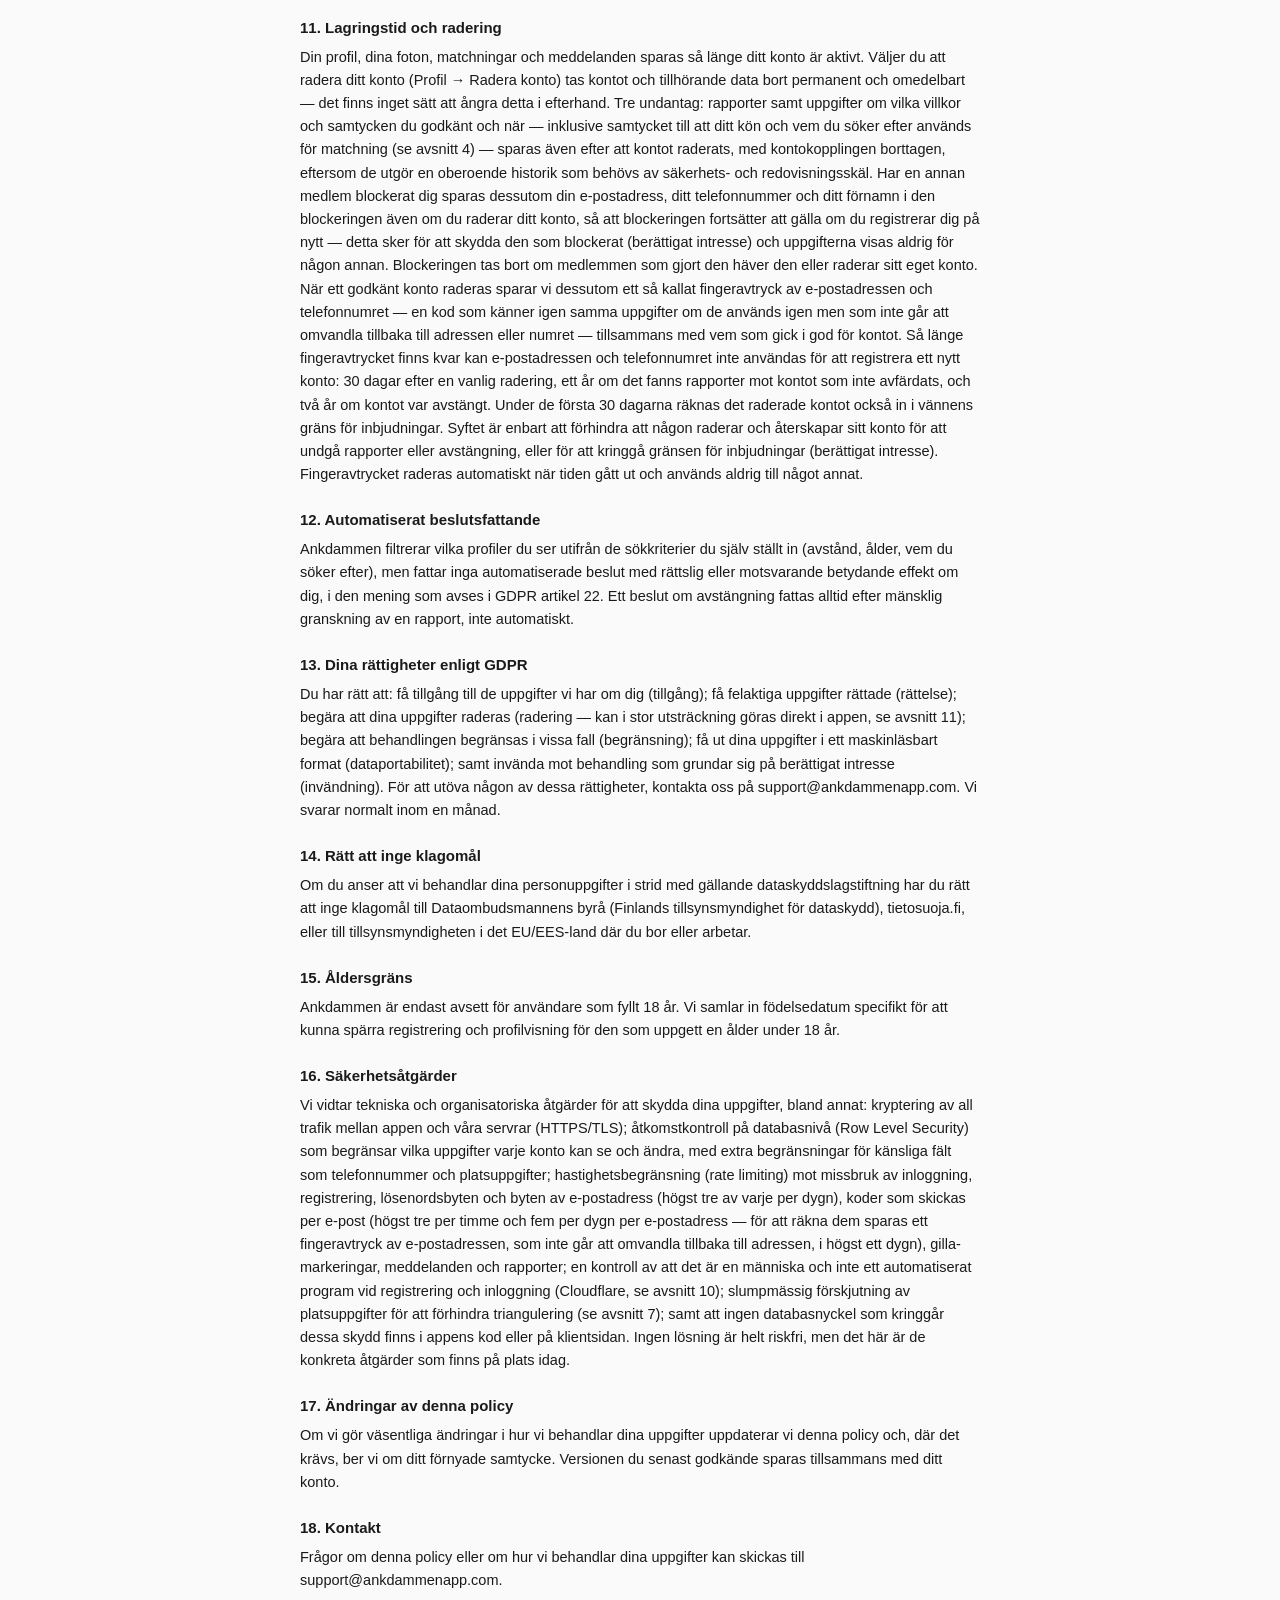
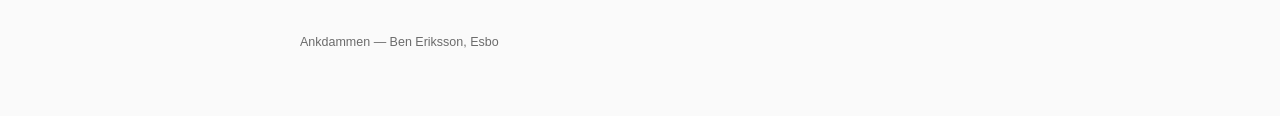
==== commit bf20f473: "Privacy policy 1.17: controller shown as a private person, without the business-ID note Co-Authored-" ====
--- a/privacy.html
+++ b/privacy.html
@@ -16,13 +16,13 @@
     <nav class="crumbs"><a href="index.html">&larr; Support &amp; juridisk information</a> &middot; <a href="terms.html">Användarvillkor</a></nav>
 
     <h1>Integritetspolicy</h1>
-    <p class="meta">Version 1.16</p>
+    <p class="meta">Version 1.17</p>
 
     <p class="intro">Den här integritetspolicyn beskriver hur Ankdammen samlar in, använder och skyddar dina personuppgifter, i enlighet med EU:s dataskyddsförordning (GDPR). Den är skriven för att spegla hur appen faktiskt fungerar snarare än att vara en generisk mall.</p>
 
     <section class="doc">
       <h2>1. Vem är personuppgiftsansvarig</h2>
-      <p>Personuppgiftsansvarig för behandlingen av dina personuppgifter i Ankdammen är Ben Eriksson, Esbo (privatperson — inget FO-nummer ännu registrerat). Vid frågor om dataskydd, kontakta oss på support@ankdammenapp.com. Inget dataskyddsombud (DPO) är utsett. Ankdammen frågar inte efter sexuell läggning och är en liten, inbjudningsbaserad tjänst, och vår bedömning är därför att skyldigheten att utse ett dataskyddsombud enligt GDPR artikel 37 inte gäller. Bedömningen ses över om tjänsten växer.</p>
+      <p>Personuppgiftsansvarig för behandlingen av dina personuppgifter i Ankdammen är Ben Eriksson, Esbo (privatperson). Vid frågor om dataskydd, kontakta oss på support@ankdammenapp.com. Inget dataskyddsombud (DPO) är utsett. Ankdammen frågar inte efter sexuell läggning och är en liten, inbjudningsbaserad tjänst, och vår bedömning är därför att skyldigheten att utse ett dataskyddsombud enligt GDPR artikel 37 inte gäller. Bedömningen ses över om tjänsten växer.</p>
     </section>
     <section class="doc">
       <h2>2. Vilka uppgifter vi samlar in</h2>
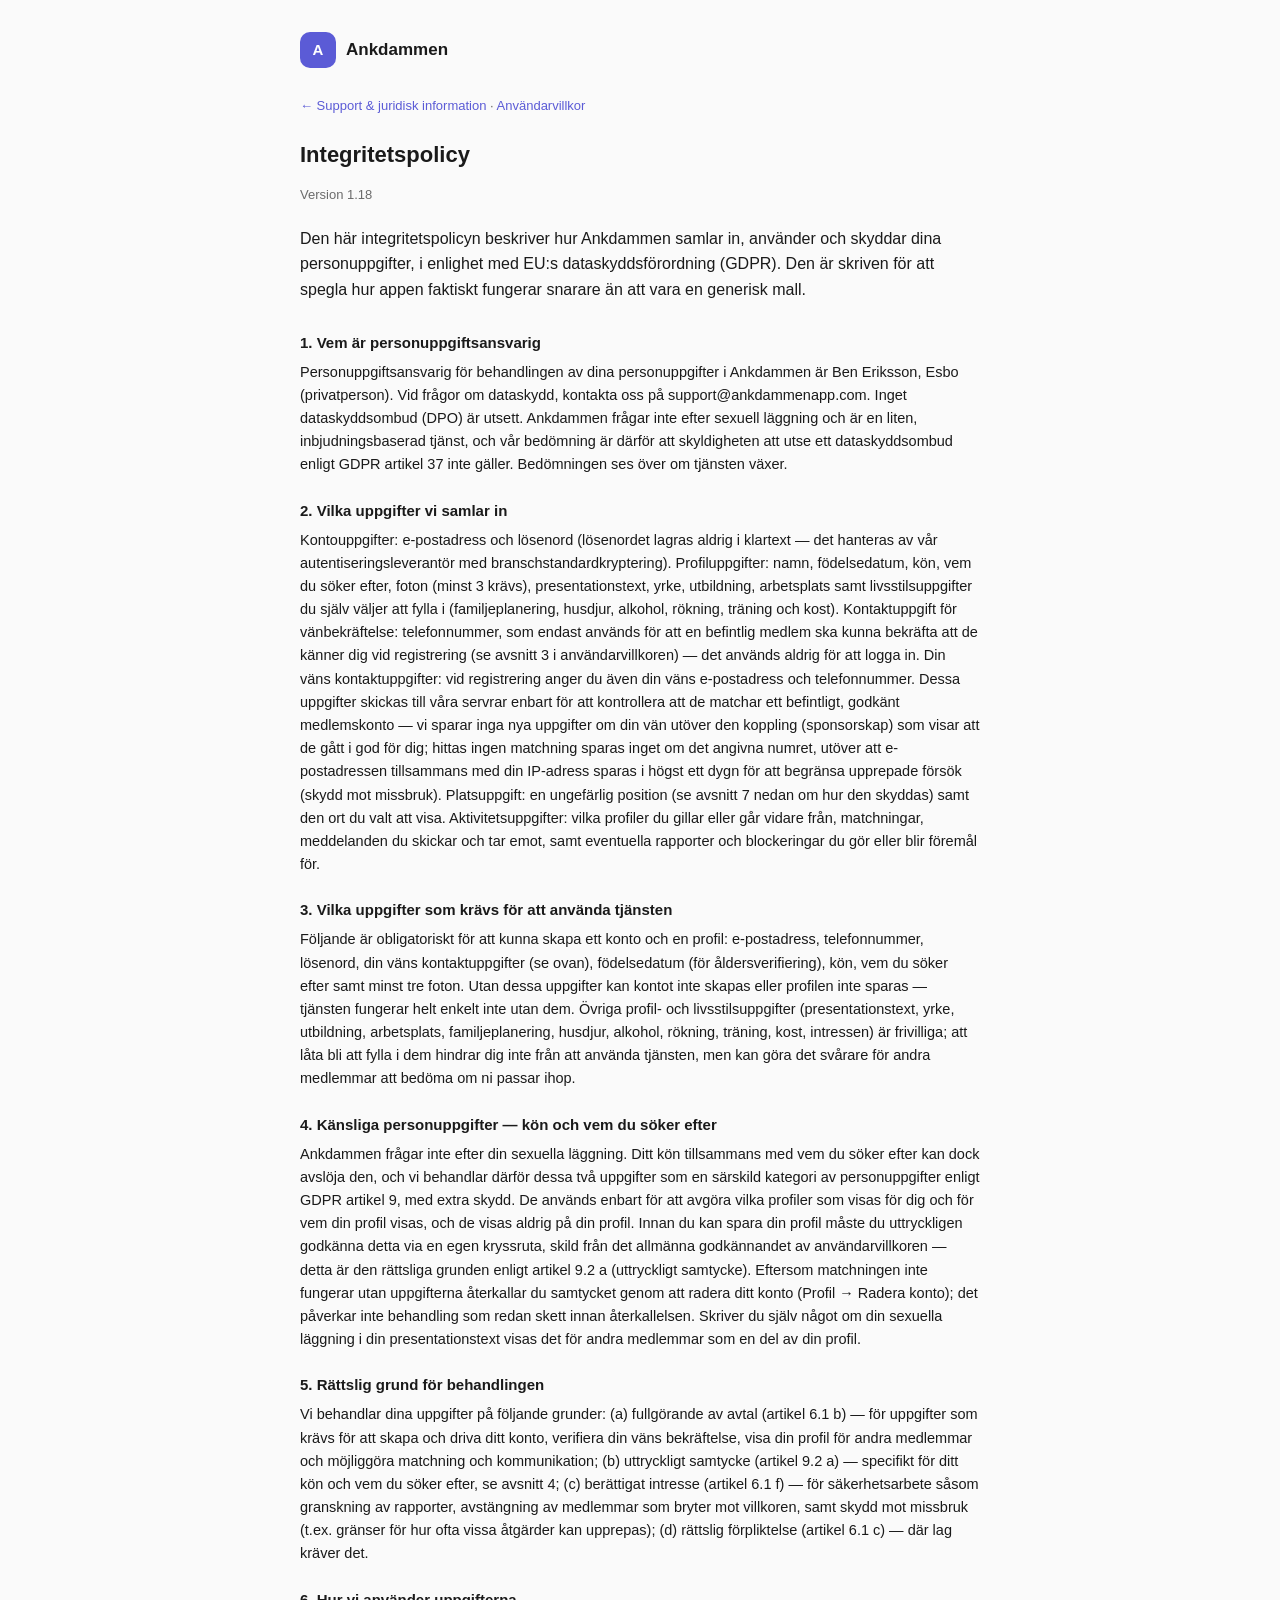
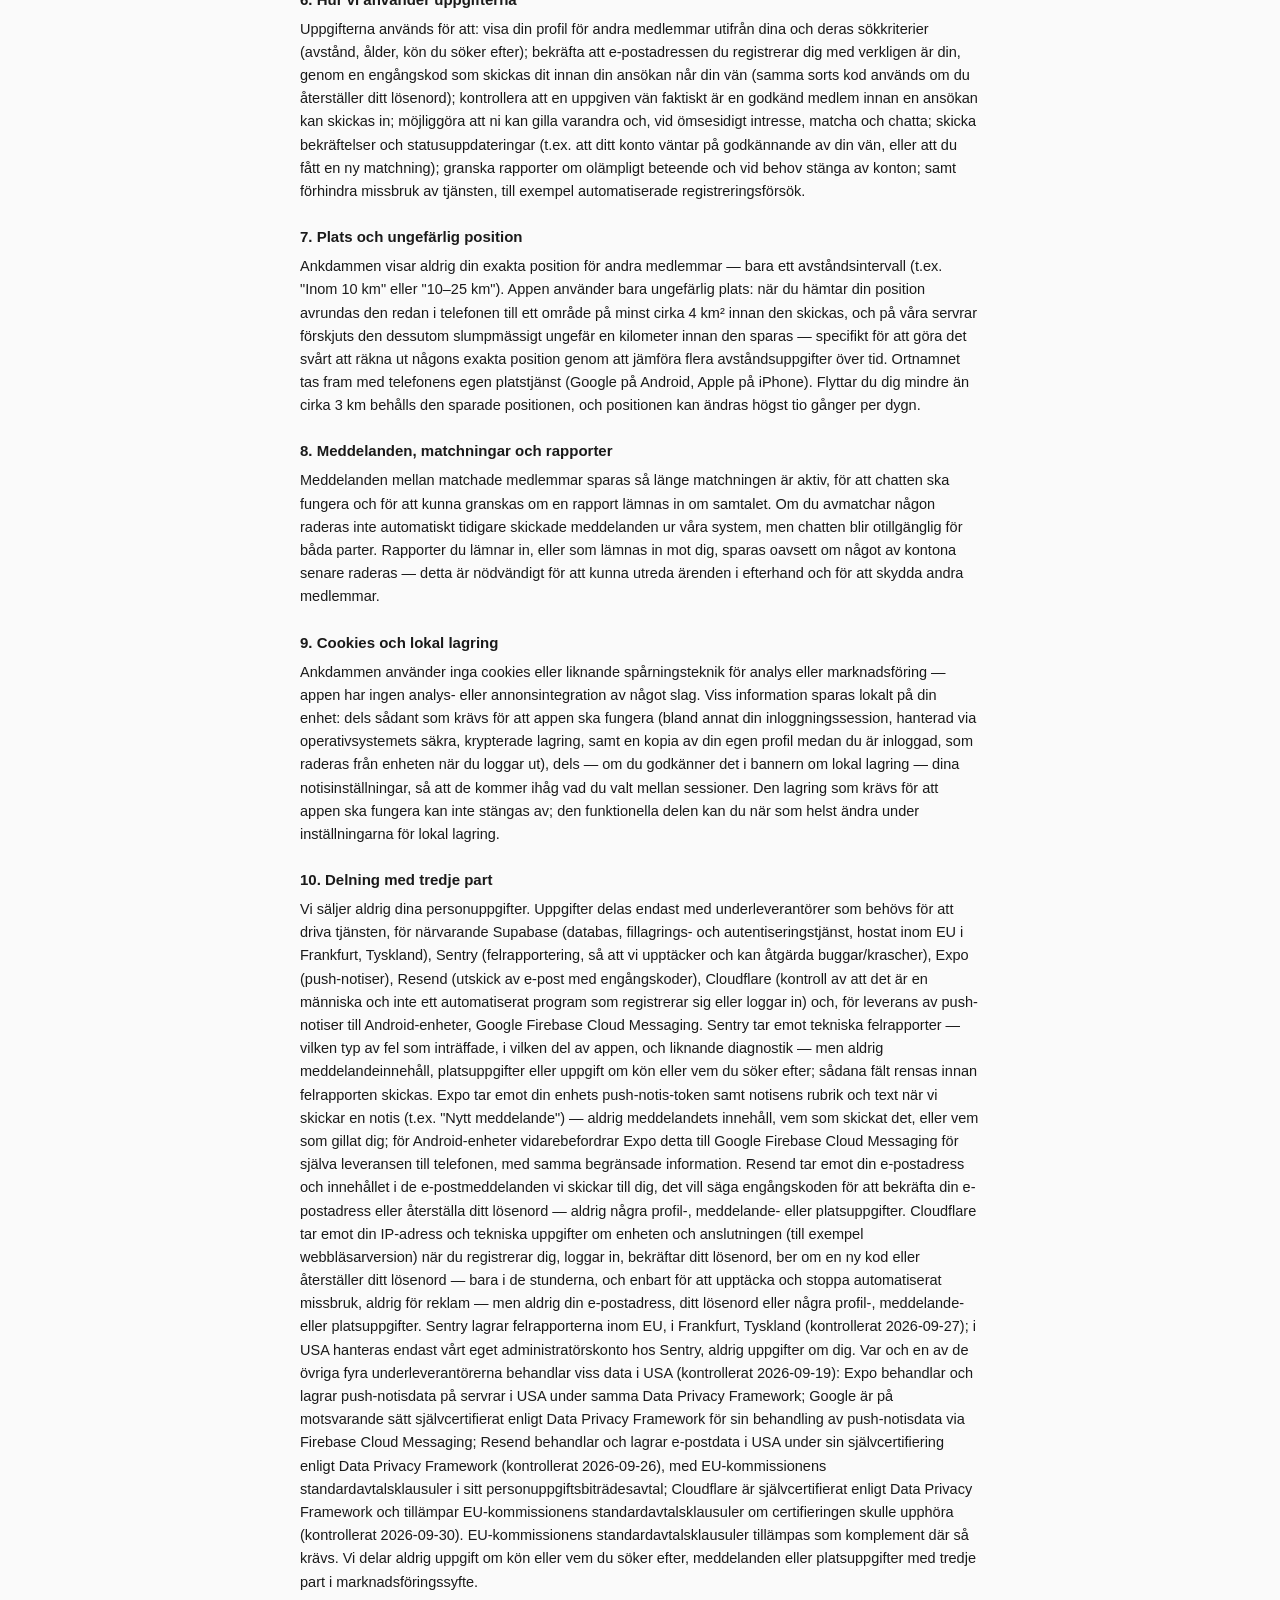
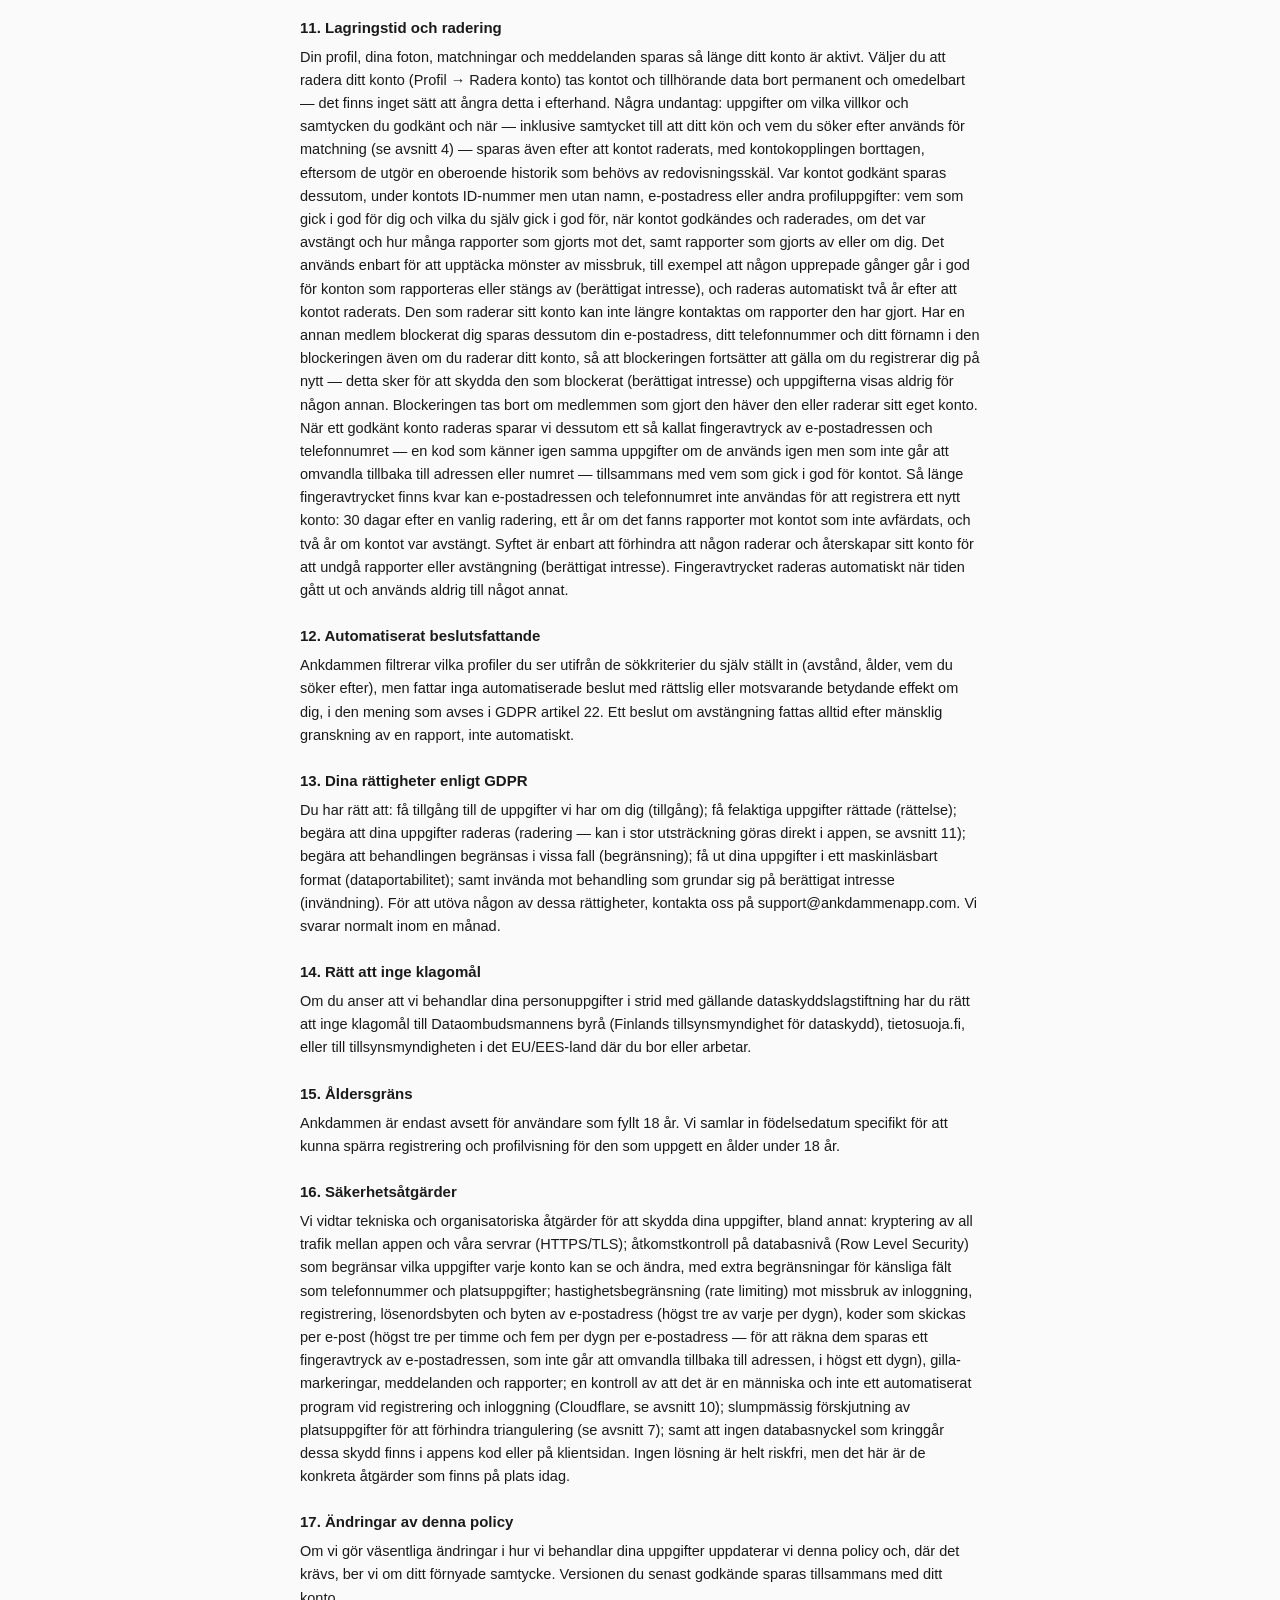
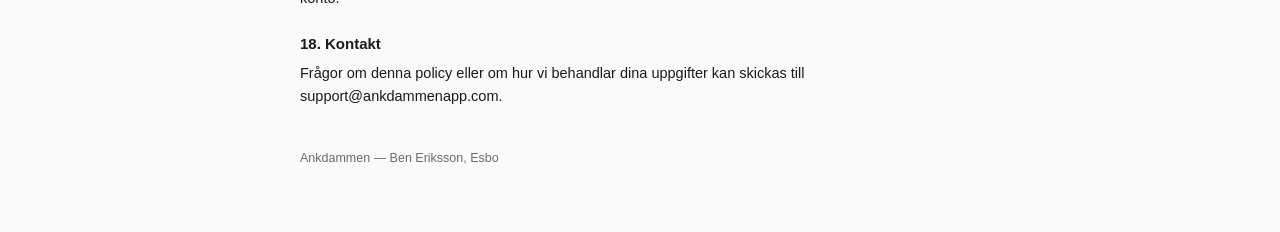
==== commit c932f9ef: "Privacy policy 1.18 and terms 1.5: member history after deletion, 5 approvals per 3 days Co-Authored" ====
--- a/privacy.html
+++ b/privacy.html
@@ -16,7 +16,7 @@
     <nav class="crumbs"><a href="index.html">&larr; Support &amp; juridisk information</a> &middot; <a href="terms.html">Användarvillkor</a></nav>
 
     <h1>Integritetspolicy</h1>
-    <p class="meta">Version 1.17</p>
+    <p class="meta">Version 1.18</p>
 
     <p class="intro">Den här integritetspolicyn beskriver hur Ankdammen samlar in, använder och skyddar dina personuppgifter, i enlighet med EU:s dataskyddsförordning (GDPR). Den är skriven för att spegla hur appen faktiskt fungerar snarare än att vara en generisk mall.</p>
 
@@ -62,7 +62,7 @@
     </section>
     <section class="doc">
       <h2>11. Lagringstid och radering</h2>
-      <p>Din profil, dina foton, matchningar och meddelanden sparas så länge ditt konto är aktivt. Väljer du att radera ditt konto (Profil → Radera konto) tas kontot och tillhörande data bort permanent och omedelbart — det finns inget sätt att ångra detta i efterhand. Tre undantag: rapporter samt uppgifter om vilka villkor och samtycken du godkänt och när — inklusive samtycket till att ditt kön och vem du söker efter används för matchning (se avsnitt 4) — sparas även efter att kontot raderats, med kontokopplingen borttagen, eftersom de utgör en oberoende historik som behövs av säkerhets- och redovisningsskäl. Har en annan medlem blockerat dig sparas dessutom din e-postadress, ditt telefonnummer och ditt förnamn i den blockeringen även om du raderar ditt konto, så att blockeringen fortsätter att gälla om du registrerar dig på nytt — detta sker för att skydda den som blockerat (berättigat intresse) och uppgifterna visas aldrig för någon annan. Blockeringen tas bort om medlemmen som gjort den häver den eller raderar sitt eget konto. När ett godkänt konto raderas sparar vi dessutom ett så kallat fingeravtryck av e-postadressen och telefonnumret — en kod som känner igen samma uppgifter om de används igen men som inte går att omvandla tillbaka till adressen eller numret — tillsammans med vem som gick i god för kontot. Så länge fingeravtrycket finns kvar kan e-postadressen och telefonnumret inte användas för att registrera ett nytt konto: 30 dagar efter en vanlig radering, ett år om det fanns rapporter mot kontot som inte avfärdats, och två år om kontot var avstängt. Under de första 30 dagarna räknas det raderade kontot också in i vännens gräns för inbjudningar. Syftet är enbart att förhindra att någon raderar och återskapar sitt konto för att undgå rapporter eller avstängning, eller för att kringgå gränsen för inbjudningar (berättigat intresse). Fingeravtrycket raderas automatiskt när tiden gått ut och används aldrig till något annat.</p>
+      <p>Din profil, dina foton, matchningar och meddelanden sparas så länge ditt konto är aktivt. Väljer du att radera ditt konto (Profil → Radera konto) tas kontot och tillhörande data bort permanent och omedelbart — det finns inget sätt att ångra detta i efterhand. Några undantag: uppgifter om vilka villkor och samtycken du godkänt och när — inklusive samtycket till att ditt kön och vem du söker efter används för matchning (se avsnitt 4) — sparas även efter att kontot raderats, med kontokopplingen borttagen, eftersom de utgör en oberoende historik som behövs av redovisningsskäl. Var kontot godkänt sparas dessutom, under kontots ID-nummer men utan namn, e-postadress eller andra profiluppgifter: vem som gick i god för dig och vilka du själv gick i god för, när kontot godkändes och raderades, om det var avstängt och hur många rapporter som gjorts mot det, samt rapporter som gjorts av eller om dig. Det används enbart för att upptäcka mönster av missbruk, till exempel att någon upprepade gånger går i god för konton som rapporteras eller stängs av (berättigat intresse), och raderas automatiskt två år efter att kontot raderats. Den som raderar sitt konto kan inte längre kontaktas om rapporter den har gjort. Har en annan medlem blockerat dig sparas dessutom din e-postadress, ditt telefonnummer och ditt förnamn i den blockeringen även om du raderar ditt konto, så att blockeringen fortsätter att gälla om du registrerar dig på nytt — detta sker för att skydda den som blockerat (berättigat intresse) och uppgifterna visas aldrig för någon annan. Blockeringen tas bort om medlemmen som gjort den häver den eller raderar sitt eget konto. När ett godkänt konto raderas sparar vi dessutom ett så kallat fingeravtryck av e-postadressen och telefonnumret — en kod som känner igen samma uppgifter om de används igen men som inte går att omvandla tillbaka till adressen eller numret — tillsammans med vem som gick i god för kontot. Så länge fingeravtrycket finns kvar kan e-postadressen och telefonnumret inte användas för att registrera ett nytt konto: 30 dagar efter en vanlig radering, ett år om det fanns rapporter mot kontot som inte avfärdats, och två år om kontot var avstängt. Syftet är enbart att förhindra att någon raderar och återskapar sitt konto för att undgå rapporter eller avstängning (berättigat intresse). Fingeravtrycket raderas automatiskt när tiden gått ut och används aldrig till något annat.</p>
     </section>
     <section class="doc">
       <h2>12. Automatiserat beslutsfattande</h2>
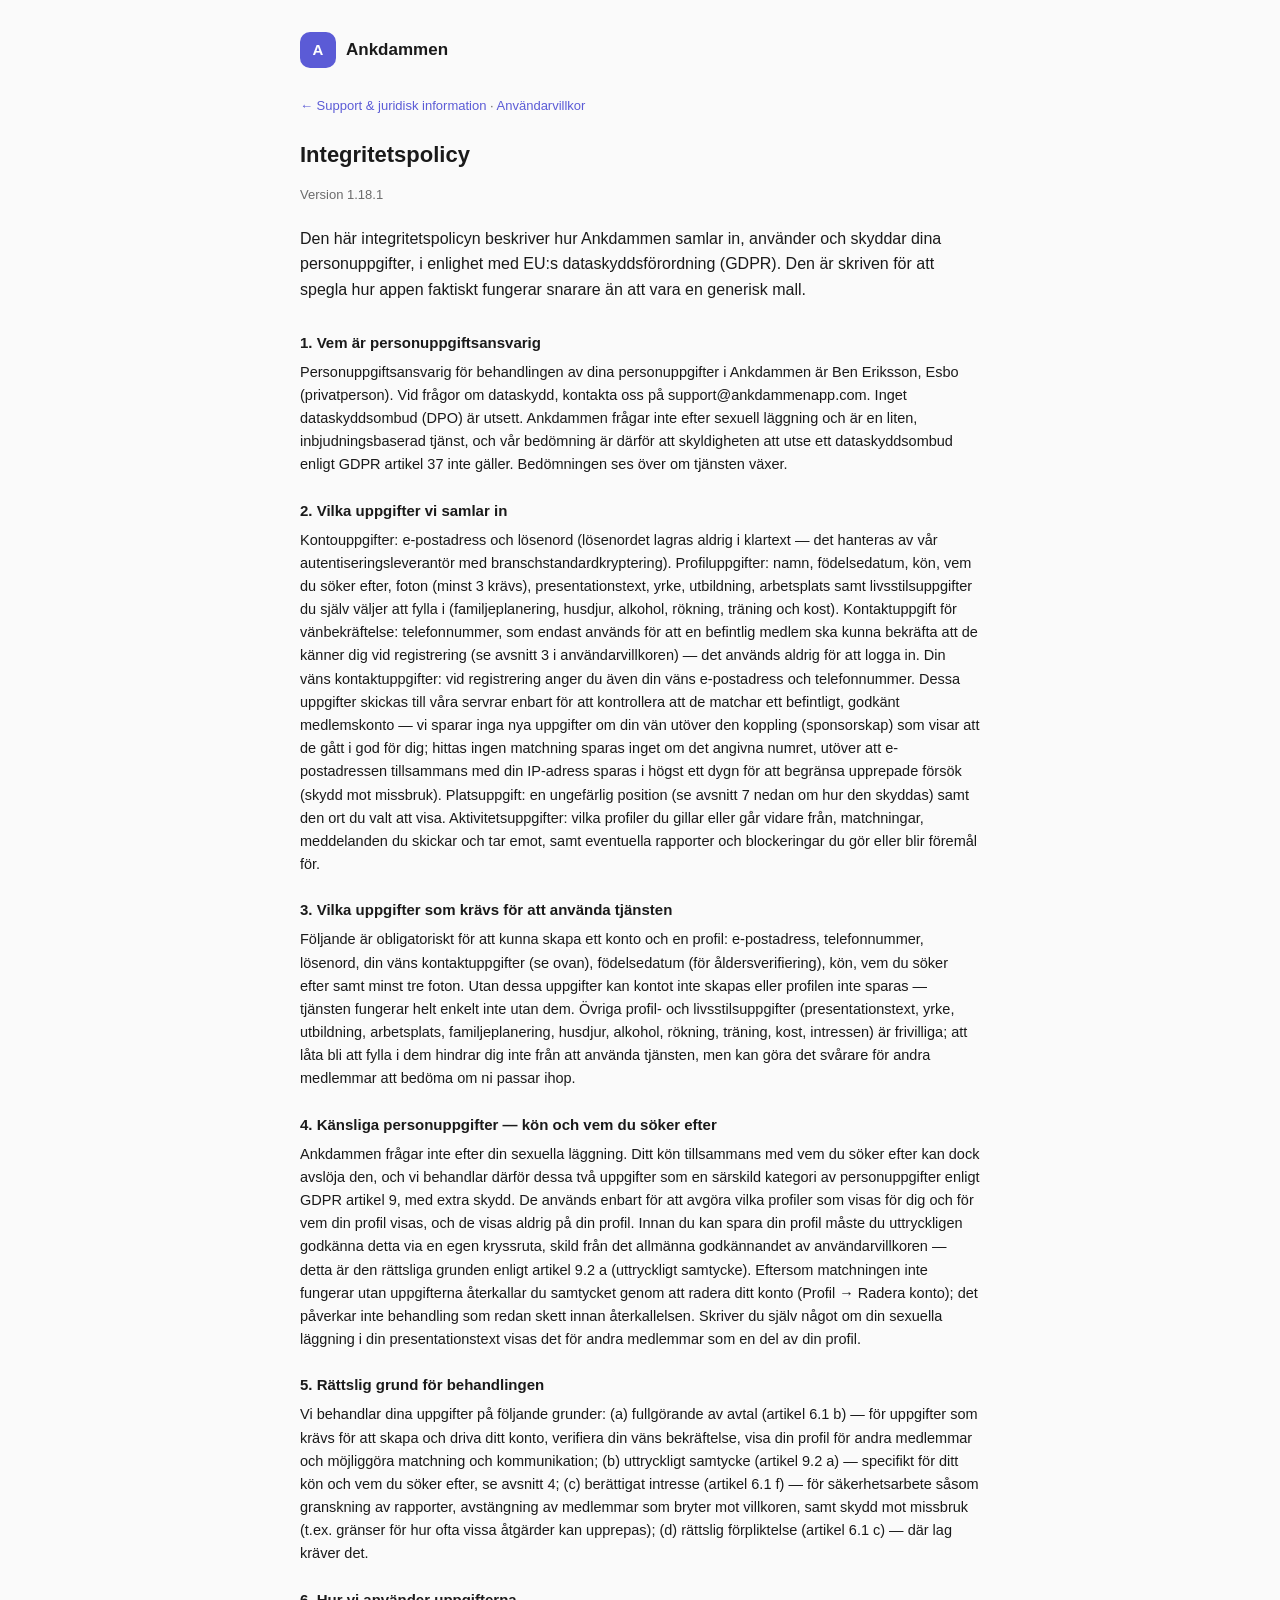
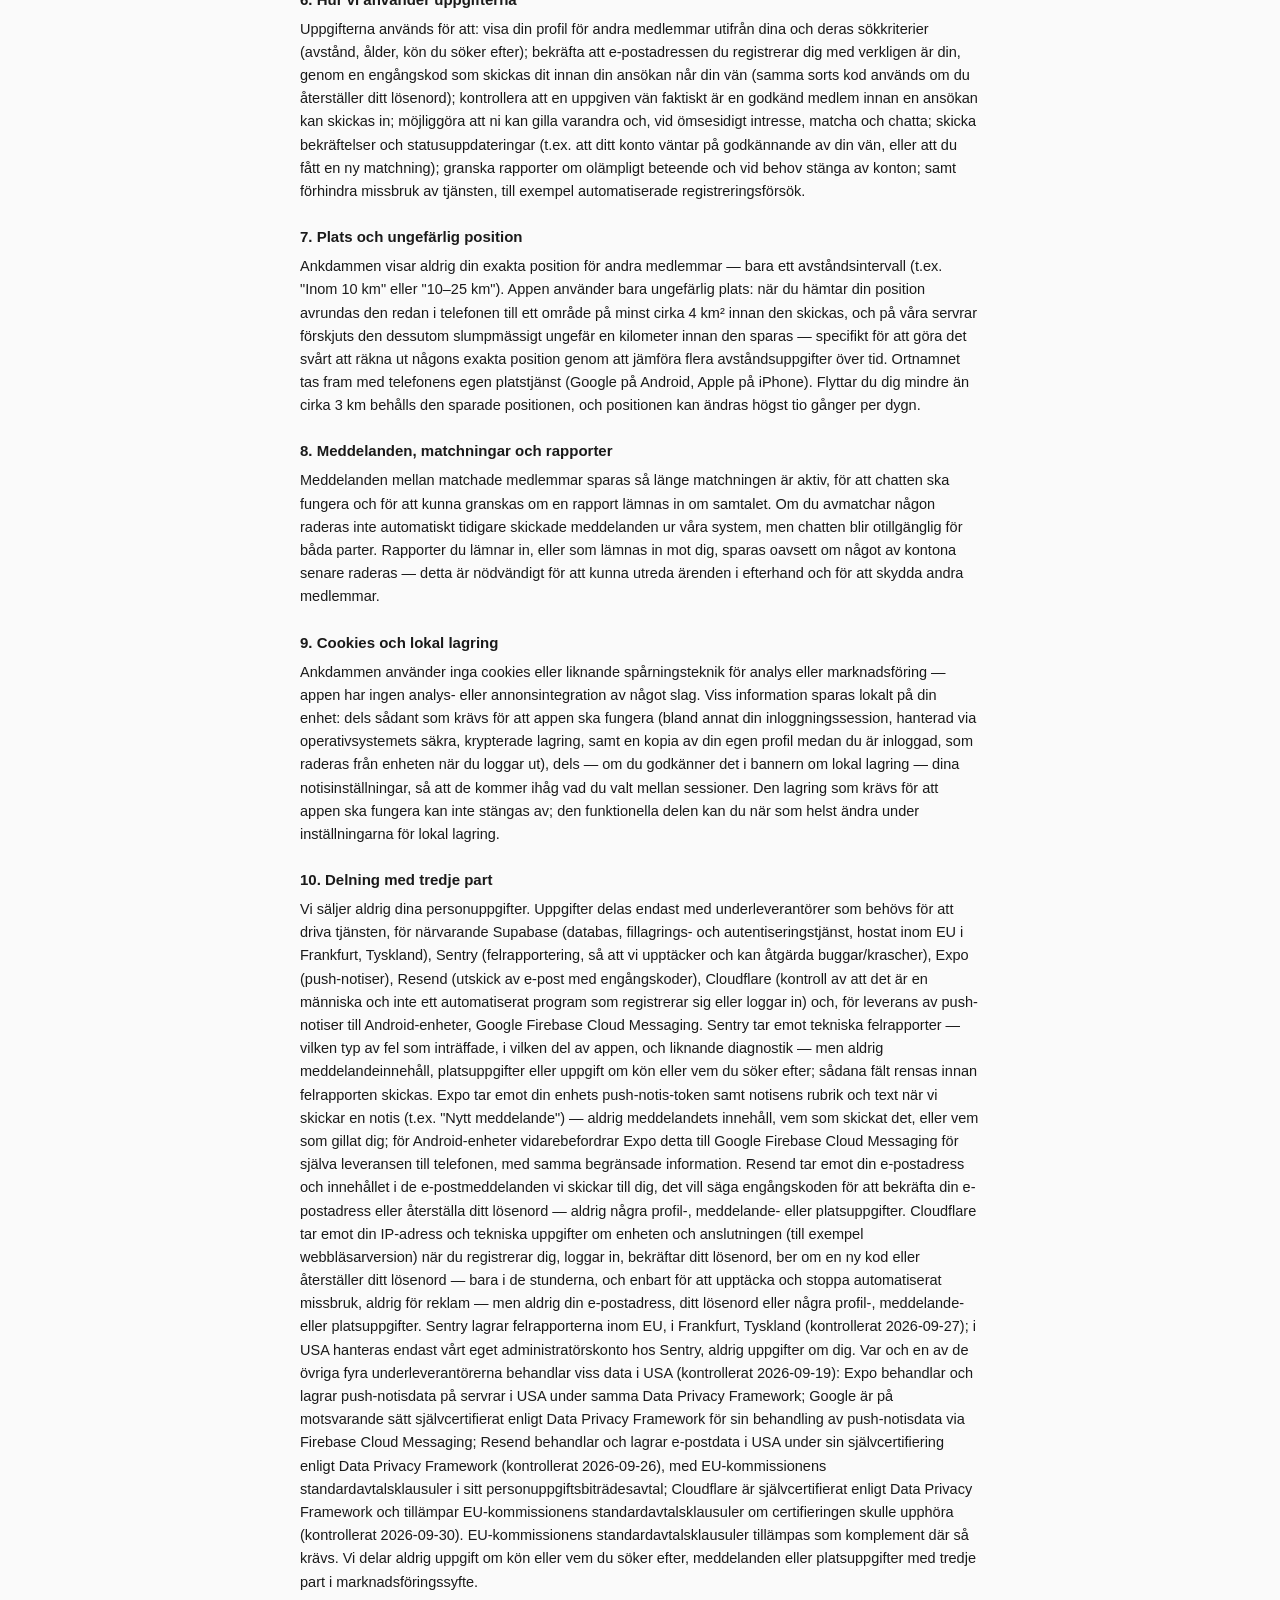
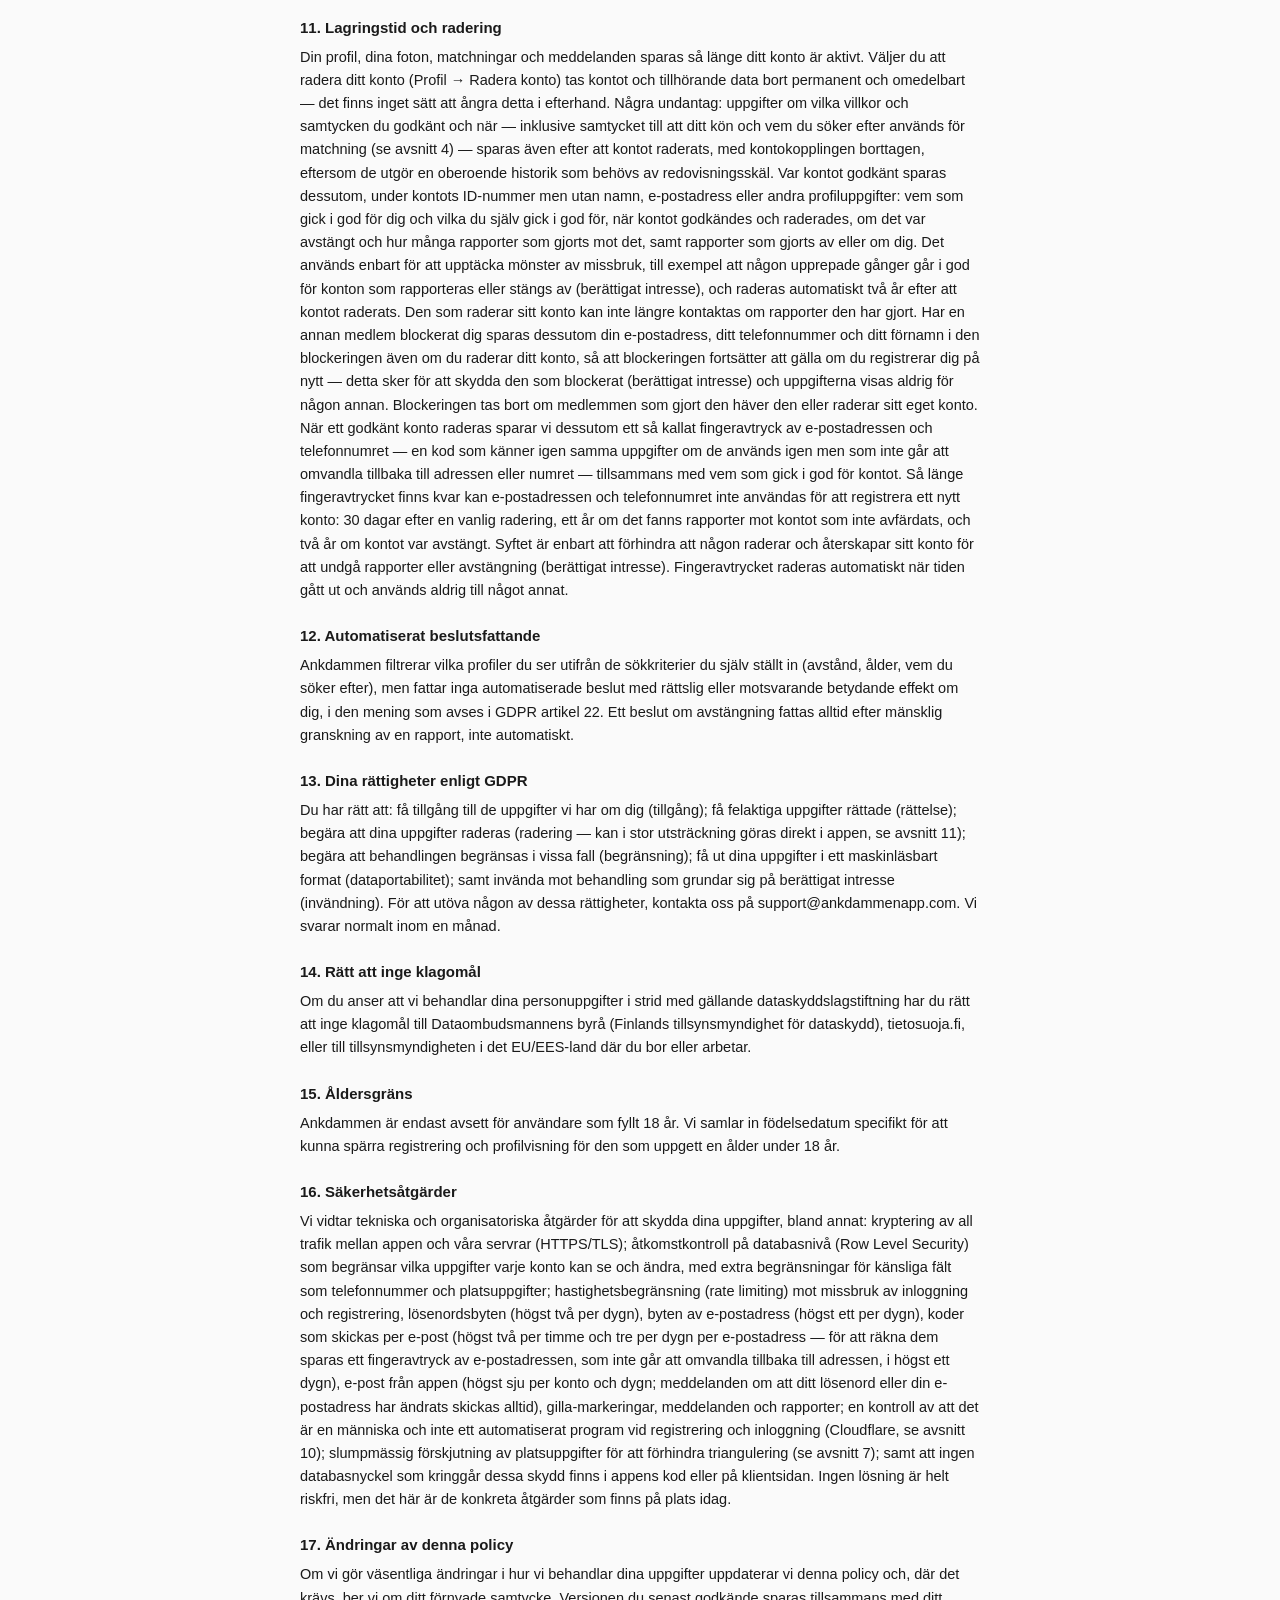
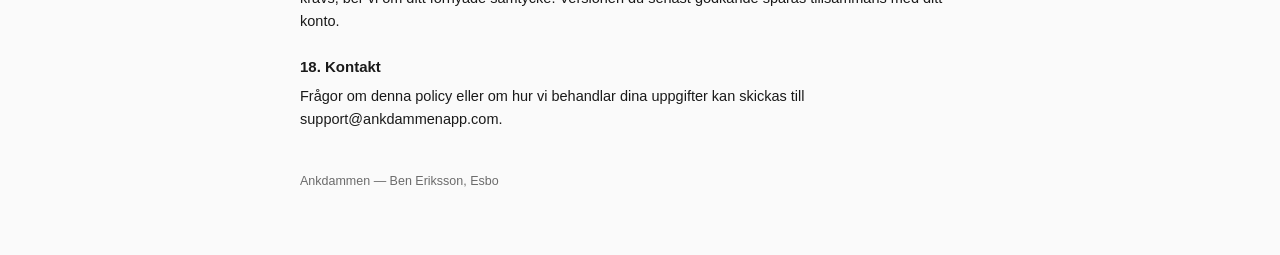
==== commit 29ee15fc: "Privacy policy 1.18.1: lower account limits Password changes 2 a day, email changes 1 a day, code em" ====
--- a/privacy.html
+++ b/privacy.html
@@ -16,7 +16,7 @@
     <nav class="crumbs"><a href="index.html">&larr; Support &amp; juridisk information</a> &middot; <a href="terms.html">Användarvillkor</a></nav>
 
     <h1>Integritetspolicy</h1>
-    <p class="meta">Version 1.18</p>
+    <p class="meta">Version 1.18.1</p>
 
     <p class="intro">Den här integritetspolicyn beskriver hur Ankdammen samlar in, använder och skyddar dina personuppgifter, i enlighet med EU:s dataskyddsförordning (GDPR). Den är skriven för att spegla hur appen faktiskt fungerar snarare än att vara en generisk mall.</p>
 
@@ -82,7 +82,7 @@
     </section>
     <section class="doc">
       <h2>16. Säkerhetsåtgärder</h2>
-      <p>Vi vidtar tekniska och organisatoriska åtgärder för att skydda dina uppgifter, bland annat: kryptering av all trafik mellan appen och våra servrar (HTTPS/TLS); åtkomstkontroll på databasnivå (Row Level Security) som begränsar vilka uppgifter varje konto kan se och ändra, med extra begränsningar för känsliga fält som telefonnummer och platsuppgifter; hastighetsbegränsning (rate limiting) mot missbruk av inloggning, registrering, lösenordsbyten och byten av e-postadress (högst tre av varje per dygn), koder som skickas per e-post (högst tre per timme och fem per dygn per e-postadress — för att räkna dem sparas ett fingeravtryck av e-postadressen, som inte går att omvandla tillbaka till adressen, i högst ett dygn), gilla-markeringar, meddelanden och rapporter; en kontroll av att det är en människa och inte ett automatiserat program vid registrering och inloggning (Cloudflare, se avsnitt 10); slumpmässig förskjutning av platsuppgifter för att förhindra triangulering (se avsnitt 7); samt att ingen databasnyckel som kringgår dessa skydd finns i appens kod eller på klientsidan. Ingen lösning är helt riskfri, men det här är de konkreta åtgärder som finns på plats idag.</p>
+      <p>Vi vidtar tekniska och organisatoriska åtgärder för att skydda dina uppgifter, bland annat: kryptering av all trafik mellan appen och våra servrar (HTTPS/TLS); åtkomstkontroll på databasnivå (Row Level Security) som begränsar vilka uppgifter varje konto kan se och ändra, med extra begränsningar för känsliga fält som telefonnummer och platsuppgifter; hastighetsbegränsning (rate limiting) mot missbruk av inloggning och registrering, lösenordsbyten (högst två per dygn), byten av e-postadress (högst ett per dygn), koder som skickas per e-post (högst två per timme och tre per dygn per e-postadress — för att räkna dem sparas ett fingeravtryck av e-postadressen, som inte går att omvandla tillbaka till adressen, i högst ett dygn), e-post från appen (högst sju per konto och dygn; meddelanden om att ditt lösenord eller din e-postadress har ändrats skickas alltid), gilla-markeringar, meddelanden och rapporter; en kontroll av att det är en människa och inte ett automatiserat program vid registrering och inloggning (Cloudflare, se avsnitt 10); slumpmässig förskjutning av platsuppgifter för att förhindra triangulering (se avsnitt 7); samt att ingen databasnyckel som kringgår dessa skydd finns i appens kod eller på klientsidan. Ingen lösning är helt riskfri, men det här är de konkreta åtgärder som finns på plats idag.</p>
     </section>
     <section class="doc">
       <h2>17. Ändringar av denna policy</h2>
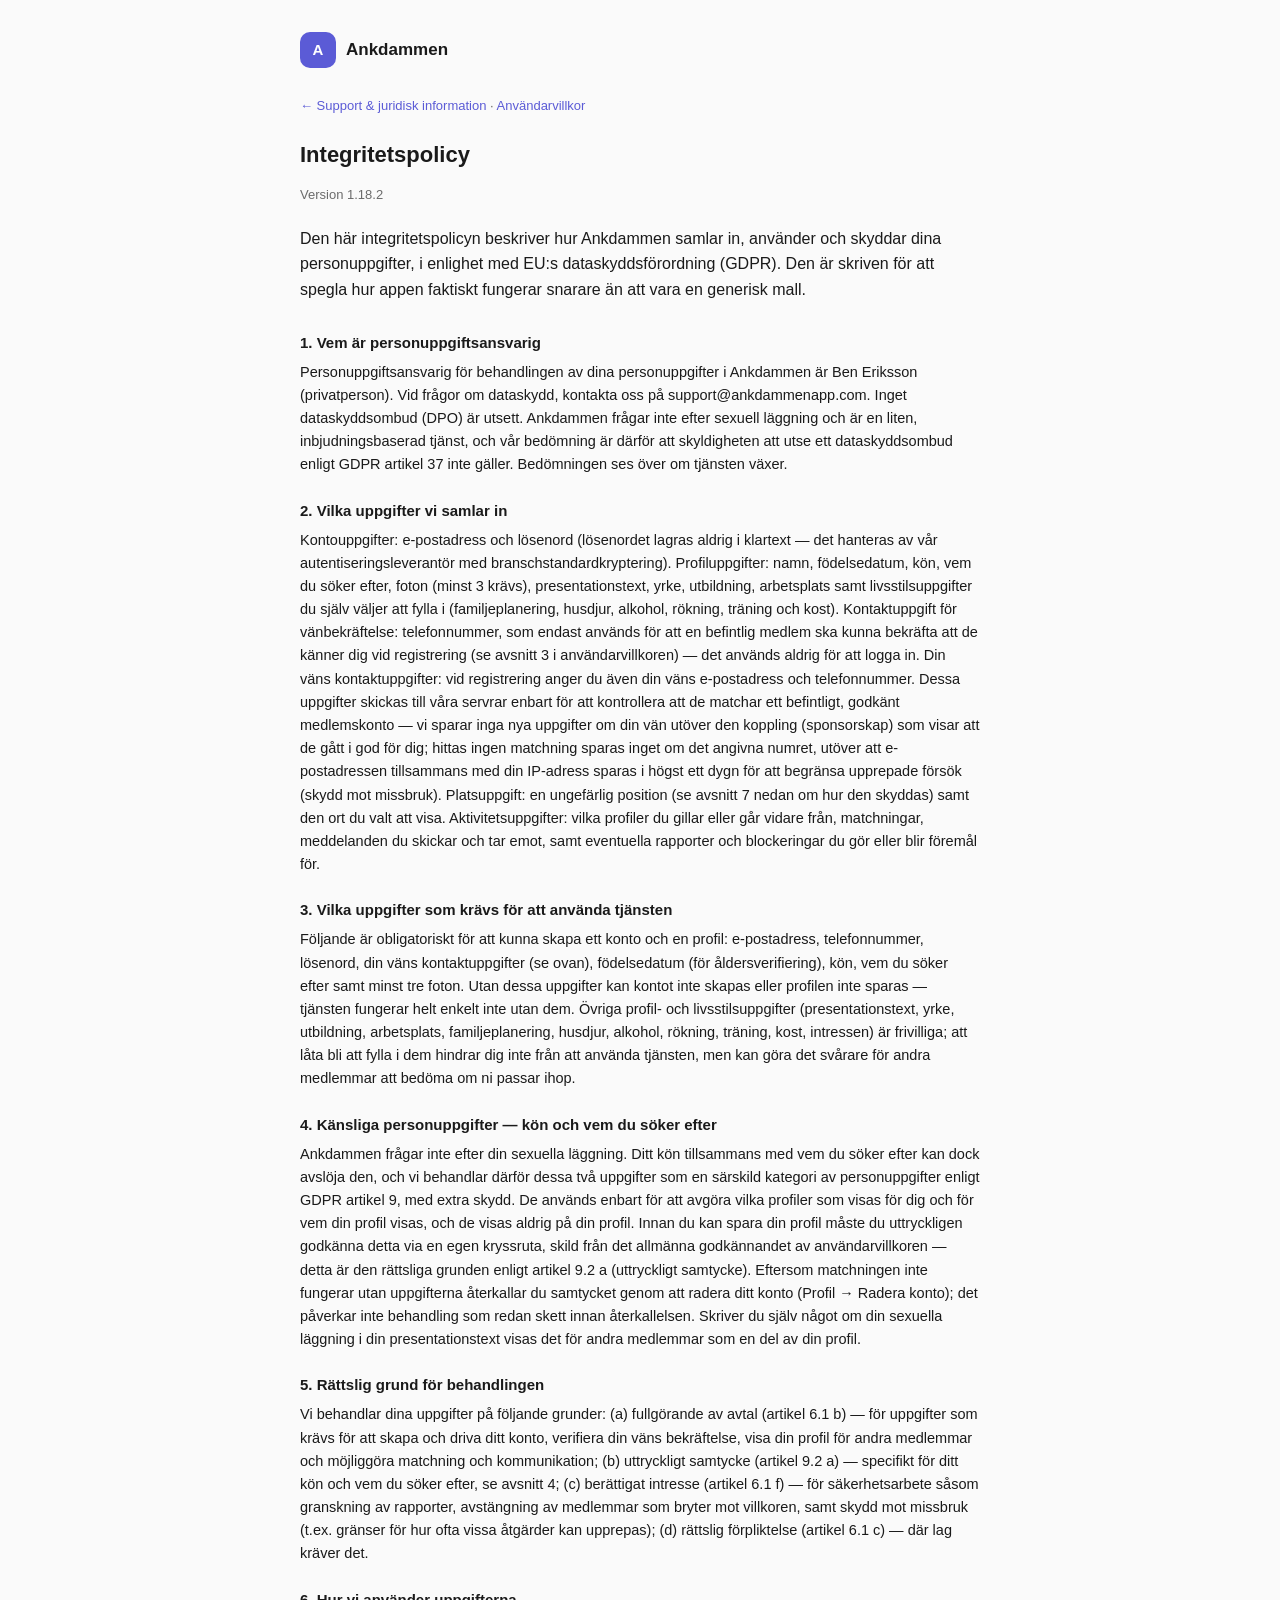
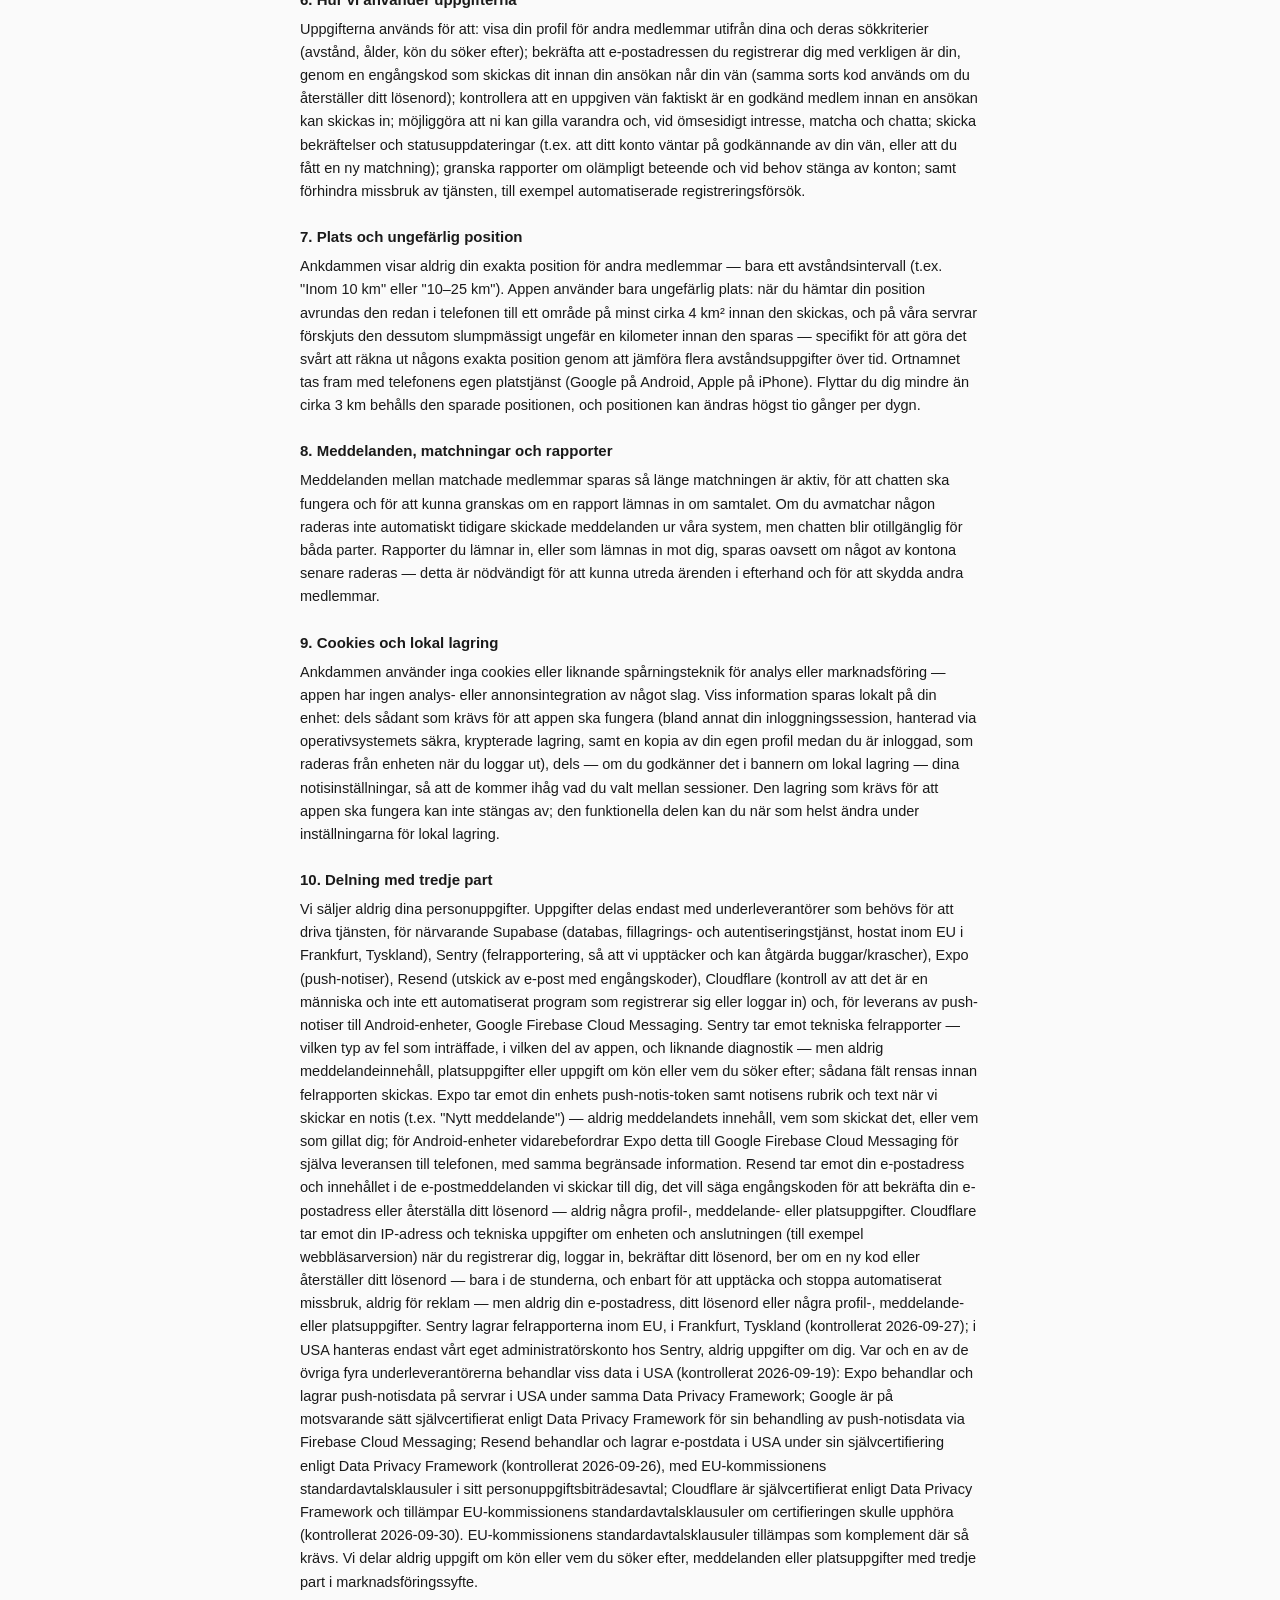
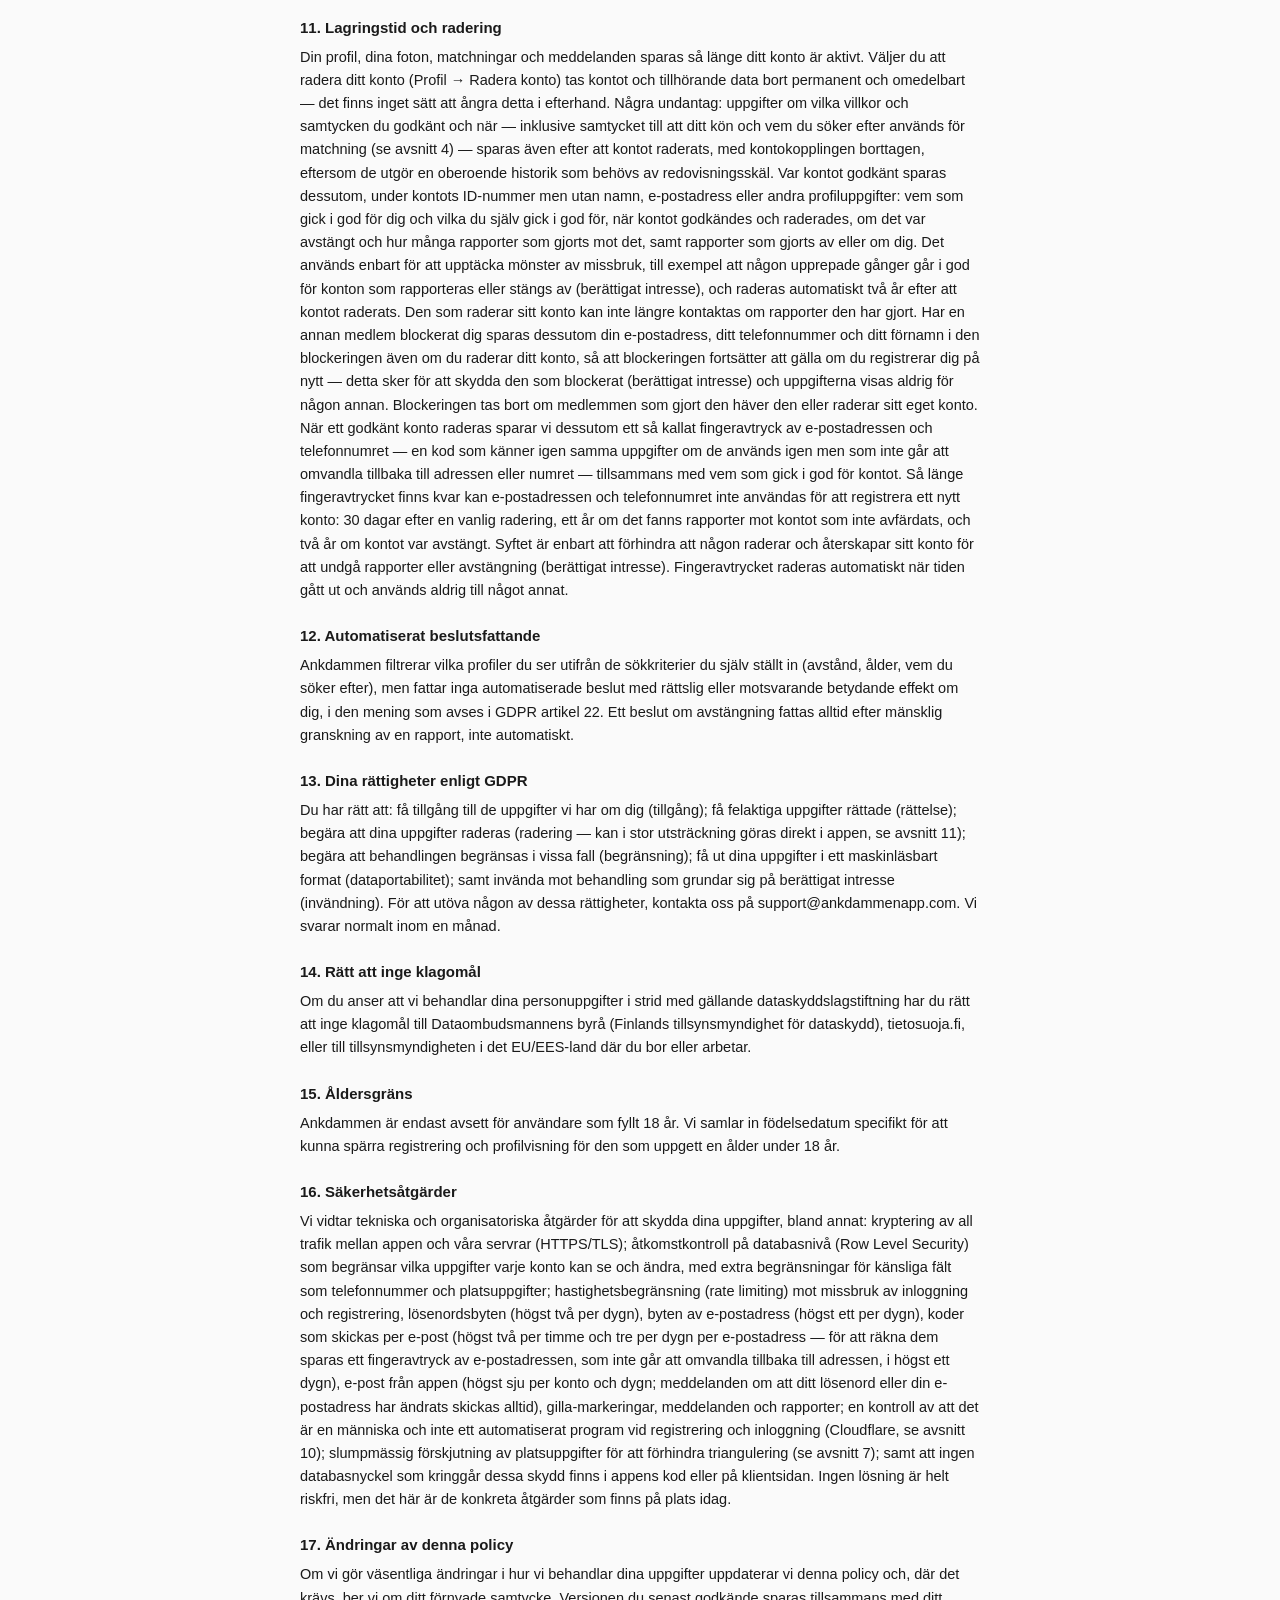
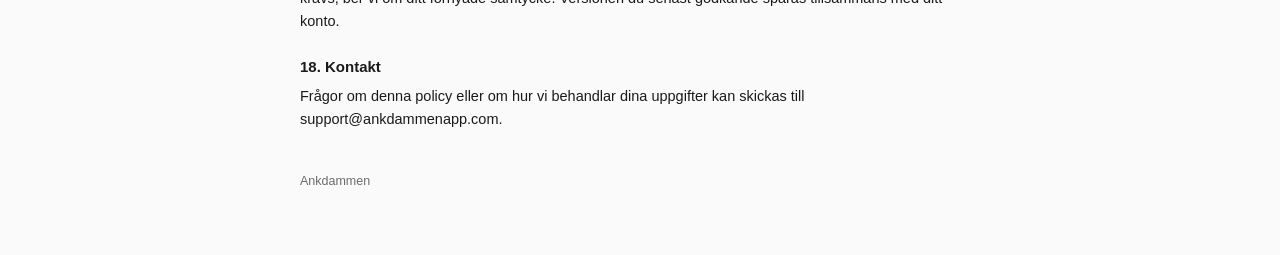
==== commit 602410e1: "Privacy policy 1.18.2; footers say only "Ankdammen" Removes the city from the controller line and th" ====
--- a/privacy.html
+++ b/privacy.html
@@ -16,13 +16,13 @@
     <nav class="crumbs"><a href="index.html">&larr; Support &amp; juridisk information</a> &middot; <a href="terms.html">Användarvillkor</a></nav>
 
     <h1>Integritetspolicy</h1>
-    <p class="meta">Version 1.18.1</p>
+    <p class="meta">Version 1.18.2</p>
 
     <p class="intro">Den här integritetspolicyn beskriver hur Ankdammen samlar in, använder och skyddar dina personuppgifter, i enlighet med EU:s dataskyddsförordning (GDPR). Den är skriven för att spegla hur appen faktiskt fungerar snarare än att vara en generisk mall.</p>
 
     <section class="doc">
       <h2>1. Vem är personuppgiftsansvarig</h2>
-      <p>Personuppgiftsansvarig för behandlingen av dina personuppgifter i Ankdammen är Ben Eriksson, Esbo (privatperson). Vid frågor om dataskydd, kontakta oss på support@ankdammenapp.com. Inget dataskyddsombud (DPO) är utsett. Ankdammen frågar inte efter sexuell läggning och är en liten, inbjudningsbaserad tjänst, och vår bedömning är därför att skyldigheten att utse ett dataskyddsombud enligt GDPR artikel 37 inte gäller. Bedömningen ses över om tjänsten växer.</p>
+      <p>Personuppgiftsansvarig för behandlingen av dina personuppgifter i Ankdammen är Ben Eriksson (privatperson). Vid frågor om dataskydd, kontakta oss på support@ankdammenapp.com. Inget dataskyddsombud (DPO) är utsett. Ankdammen frågar inte efter sexuell läggning och är en liten, inbjudningsbaserad tjänst, och vår bedömning är därför att skyldigheten att utse ett dataskyddsombud enligt GDPR artikel 37 inte gäller. Bedömningen ses över om tjänsten växer.</p>
     </section>
     <section class="doc">
       <h2>2. Vilka uppgifter vi samlar in</h2>
@@ -94,7 +94,7 @@
     </section>
 
     <footer>
-      Ankdammen — Ben Eriksson, Esbo
+      Ankdammen
     </footer>
   </div>
 </body>
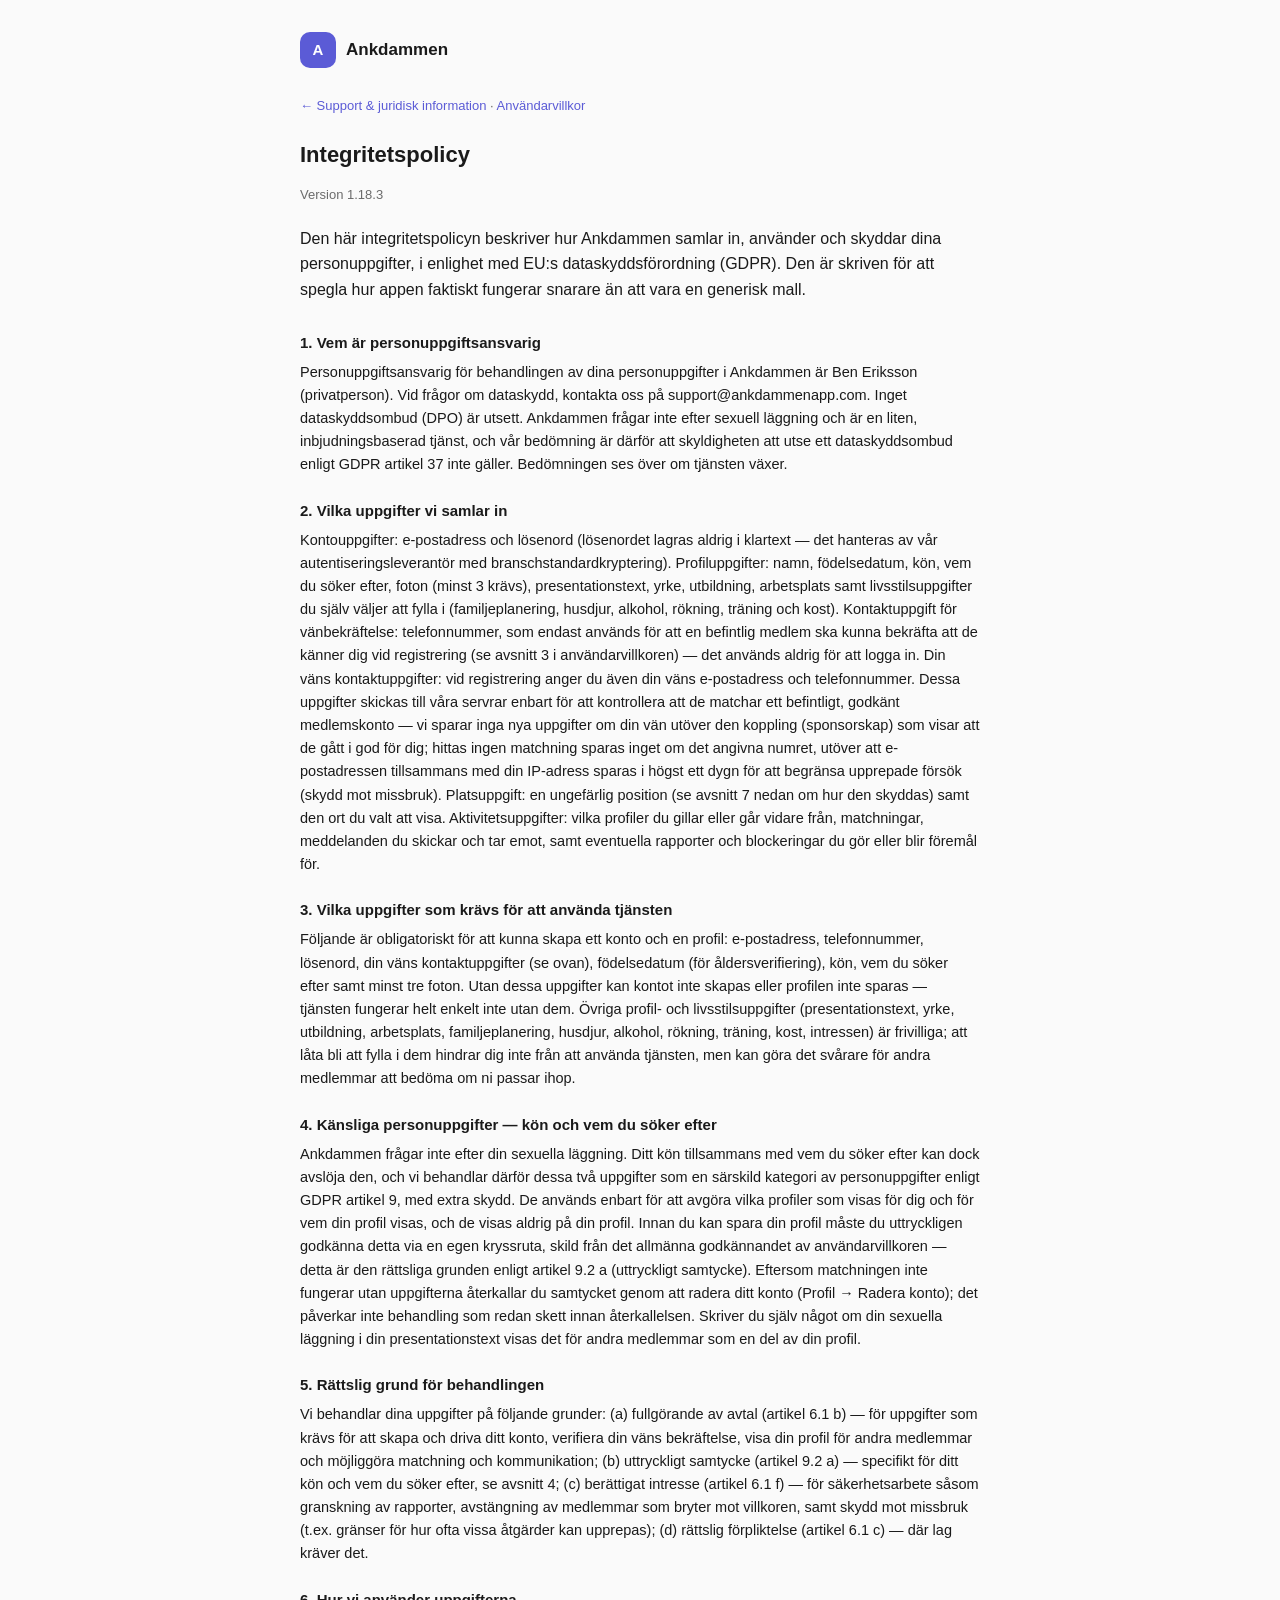
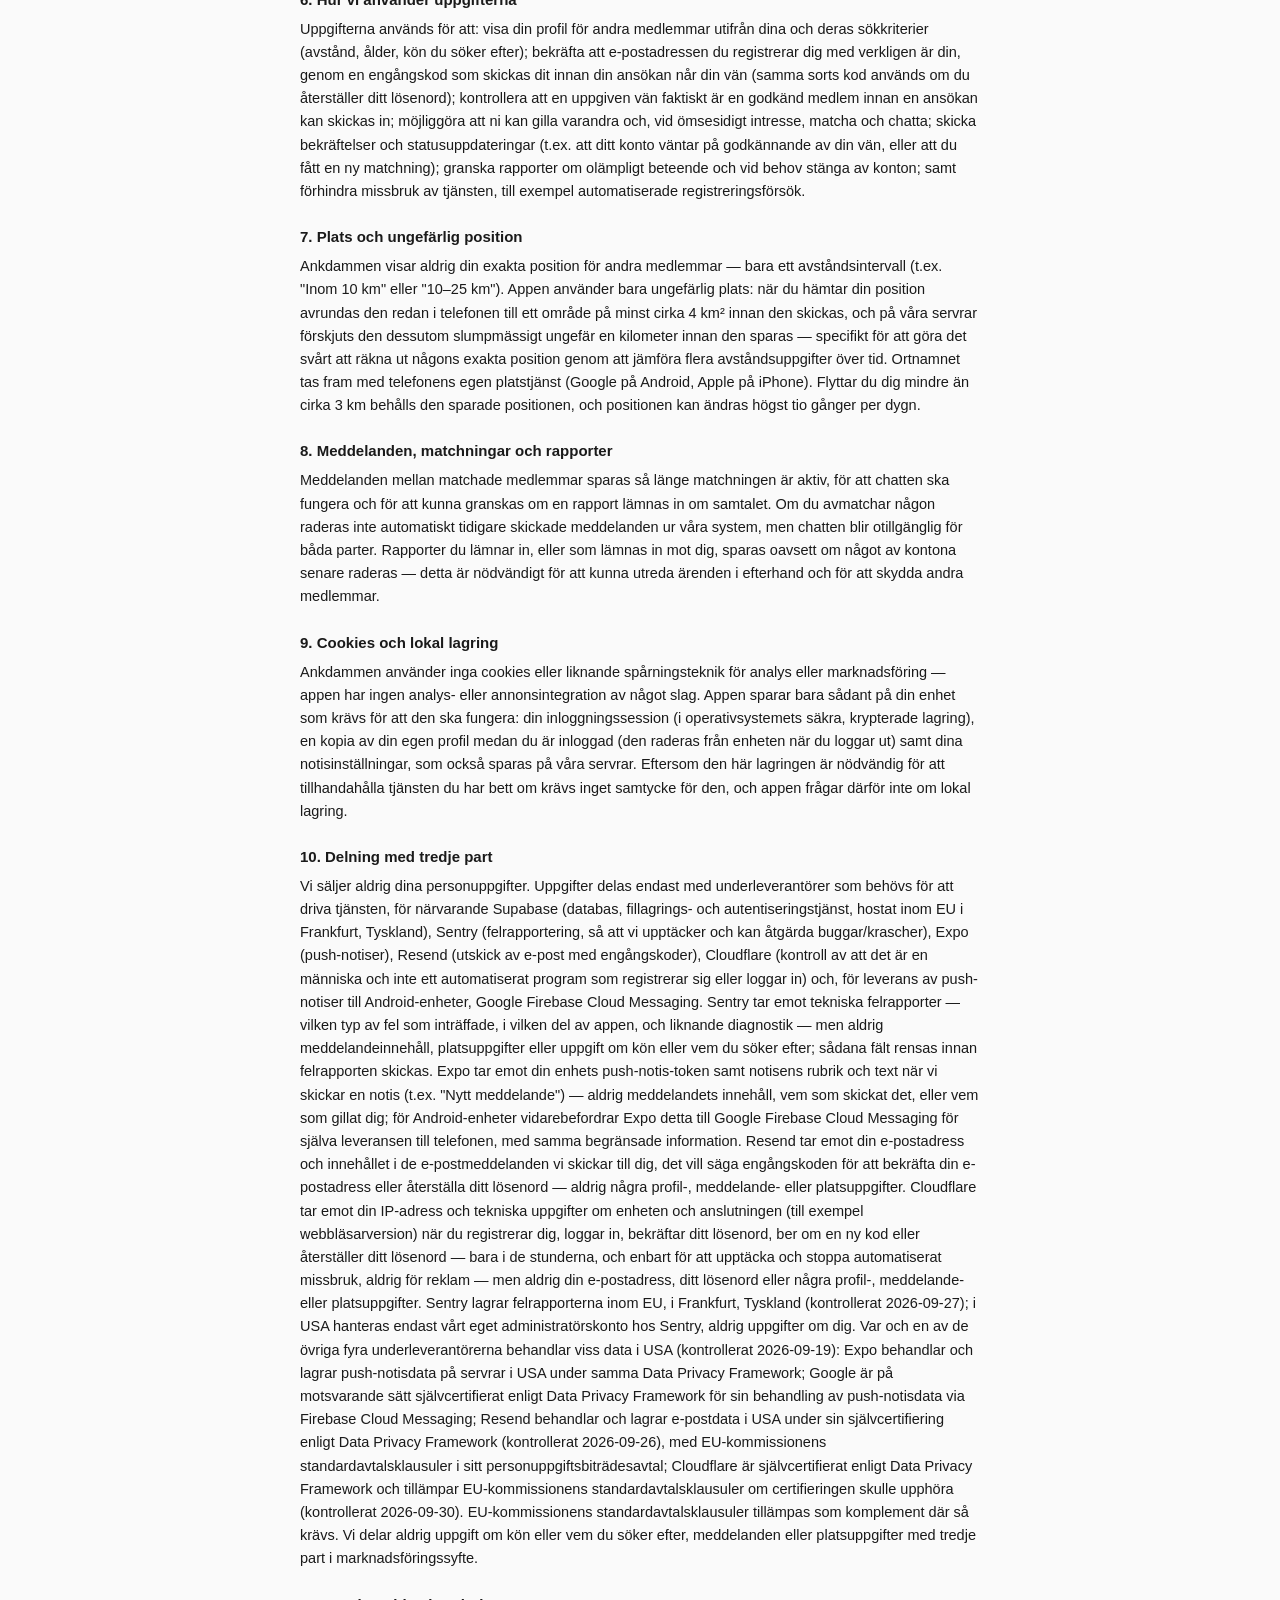
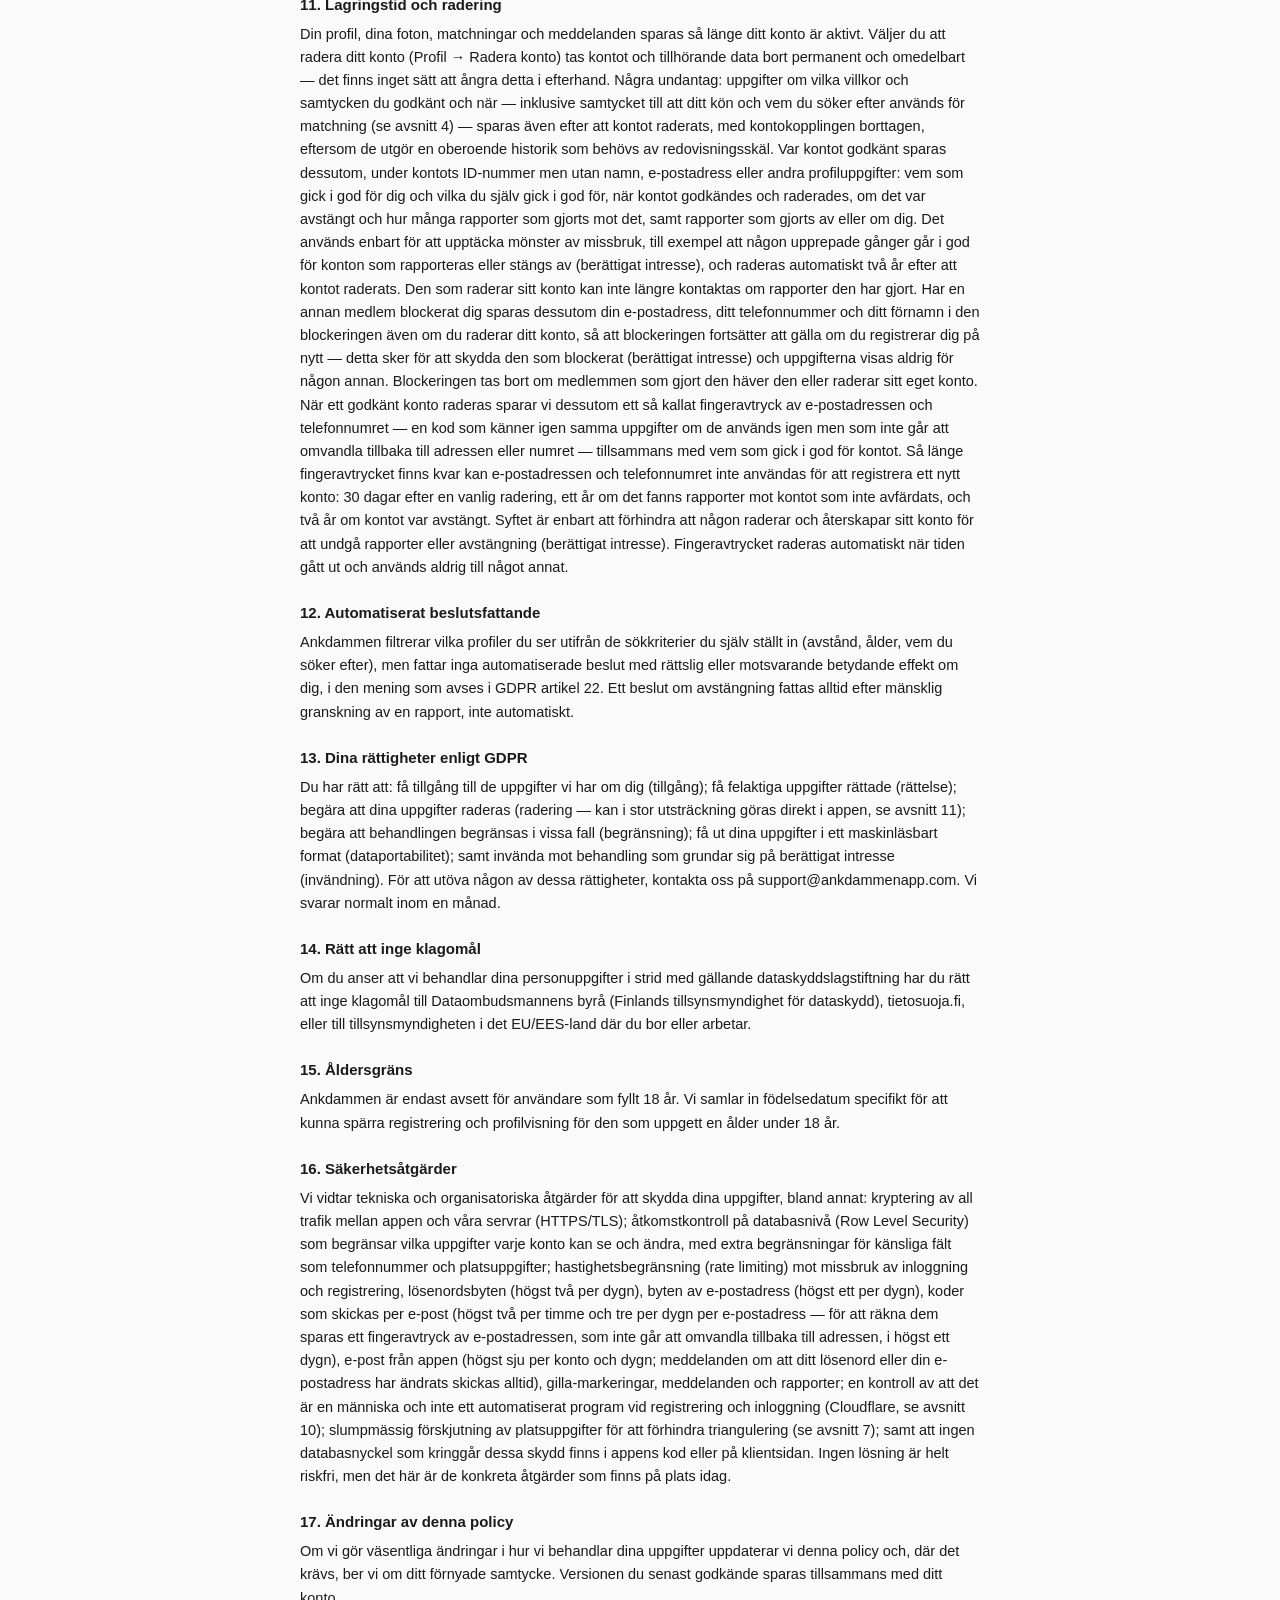
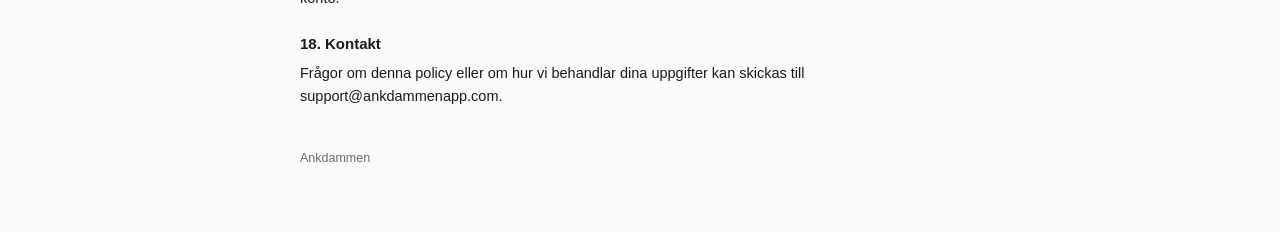
==== commit a363778e: "Privacy policy 1.18.3: local storage is only what the app needs The app no longer asks about local s" ====
--- a/privacy.html
+++ b/privacy.html
@@ -16,7 +16,7 @@
     <nav class="crumbs"><a href="index.html">&larr; Support &amp; juridisk information</a> &middot; <a href="terms.html">Användarvillkor</a></nav>
 
     <h1>Integritetspolicy</h1>
-    <p class="meta">Version 1.18.2</p>
+    <p class="meta">Version 1.18.3</p>
 
     <p class="intro">Den här integritetspolicyn beskriver hur Ankdammen samlar in, använder och skyddar dina personuppgifter, i enlighet med EU:s dataskyddsförordning (GDPR). Den är skriven för att spegla hur appen faktiskt fungerar snarare än att vara en generisk mall.</p>
 
@@ -54,7 +54,7 @@
     </section>
     <section class="doc">
       <h2>9. Cookies och lokal lagring</h2>
-      <p>Ankdammen använder inga cookies eller liknande spårningsteknik för analys eller marknadsföring — appen har ingen analys- eller annonsintegration av något slag. Viss information sparas lokalt på din enhet: dels sådant som krävs för att appen ska fungera (bland annat din inloggningssession, hanterad via operativsystemets säkra, krypterade lagring, samt en kopia av din egen profil medan du är inloggad, som raderas från enheten när du loggar ut), dels — om du godkänner det i bannern om lokal lagring — dina notisinställningar, så att de kommer ihåg vad du valt mellan sessioner. Den lagring som krävs för att appen ska fungera kan inte stängas av; den funktionella delen kan du när som helst ändra under inställningarna för lokal lagring.</p>
+      <p>Ankdammen använder inga cookies eller liknande spårningsteknik för analys eller marknadsföring — appen har ingen analys- eller annonsintegration av något slag. Appen sparar bara sådant på din enhet som krävs för att den ska fungera: din inloggningssession (i operativsystemets säkra, krypterade lagring), en kopia av din egen profil medan du är inloggad (den raderas från enheten när du loggar ut) samt dina notisinställningar, som också sparas på våra servrar. Eftersom den här lagringen är nödvändig för att tillhandahålla tjänsten du har bett om krävs inget samtycke för den, och appen frågar därför inte om lokal lagring.</p>
     </section>
     <section class="doc">
       <h2>10. Delning med tredje part</h2>
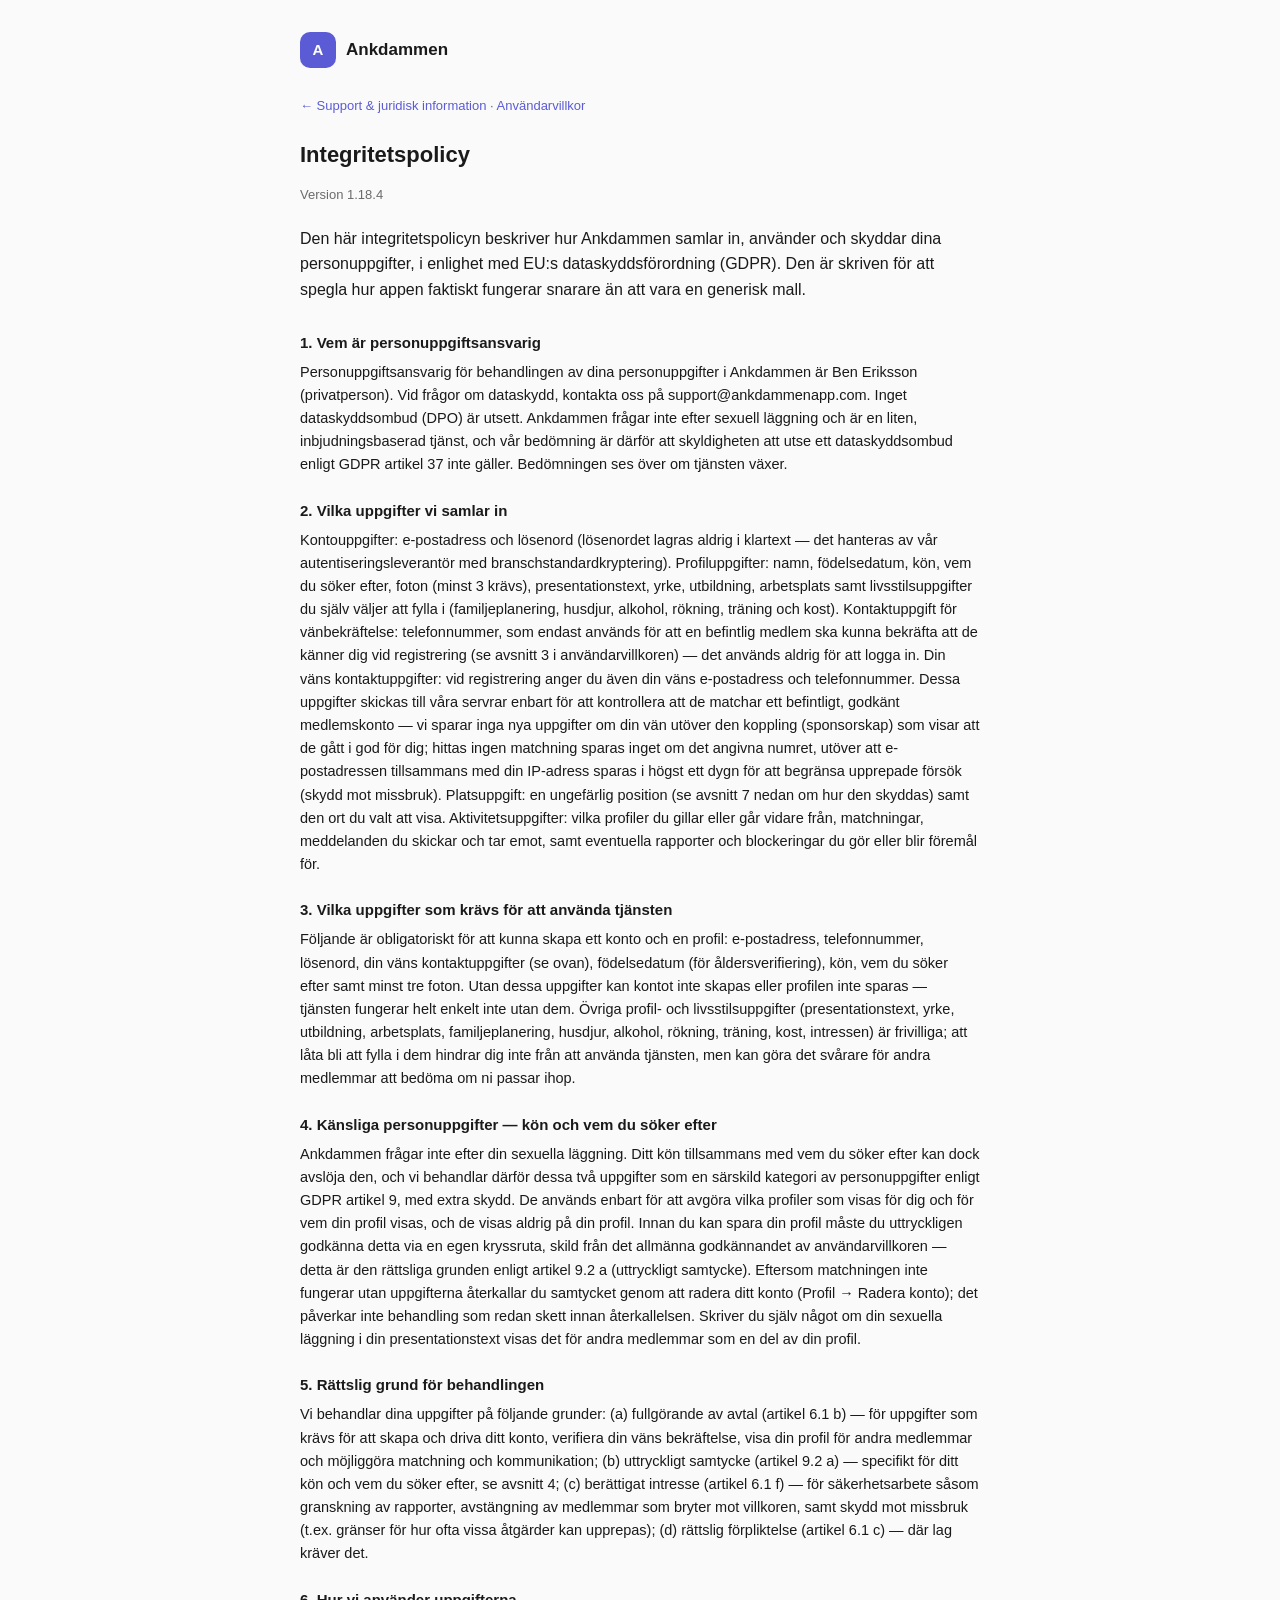
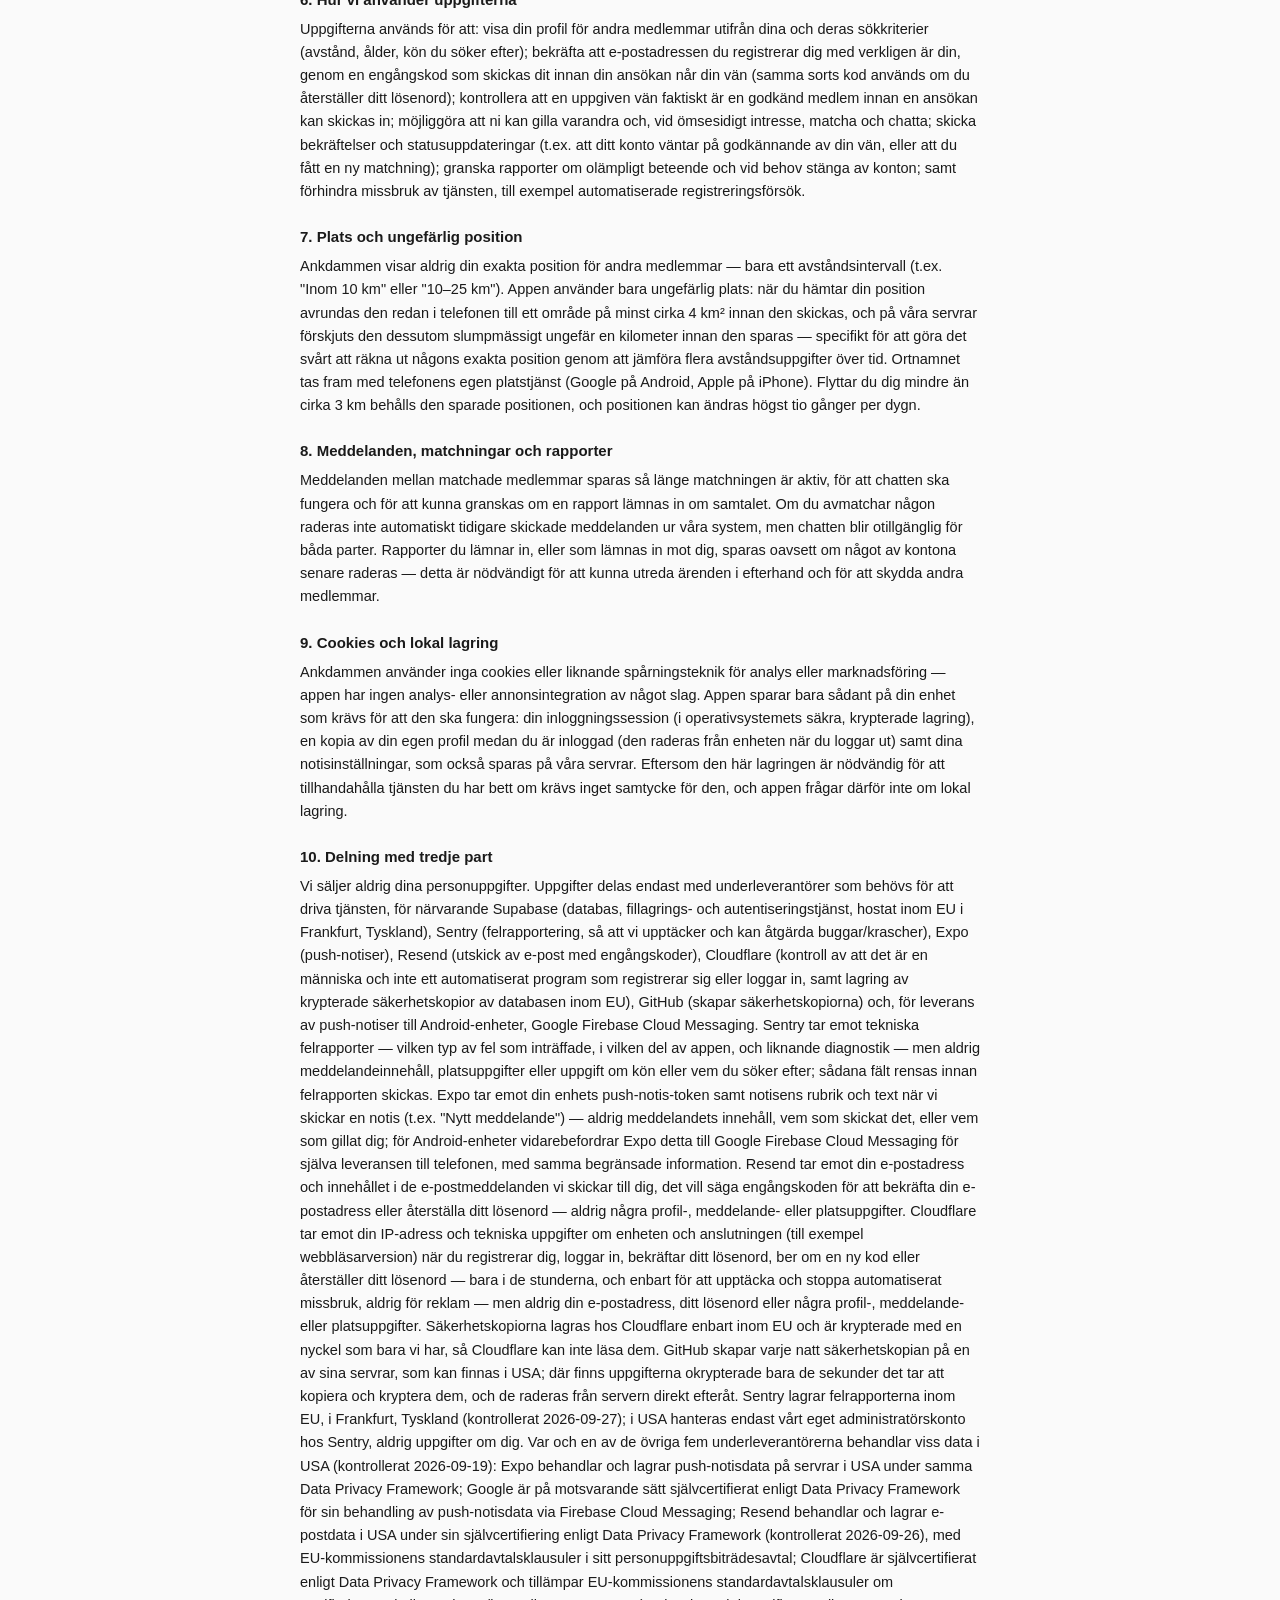
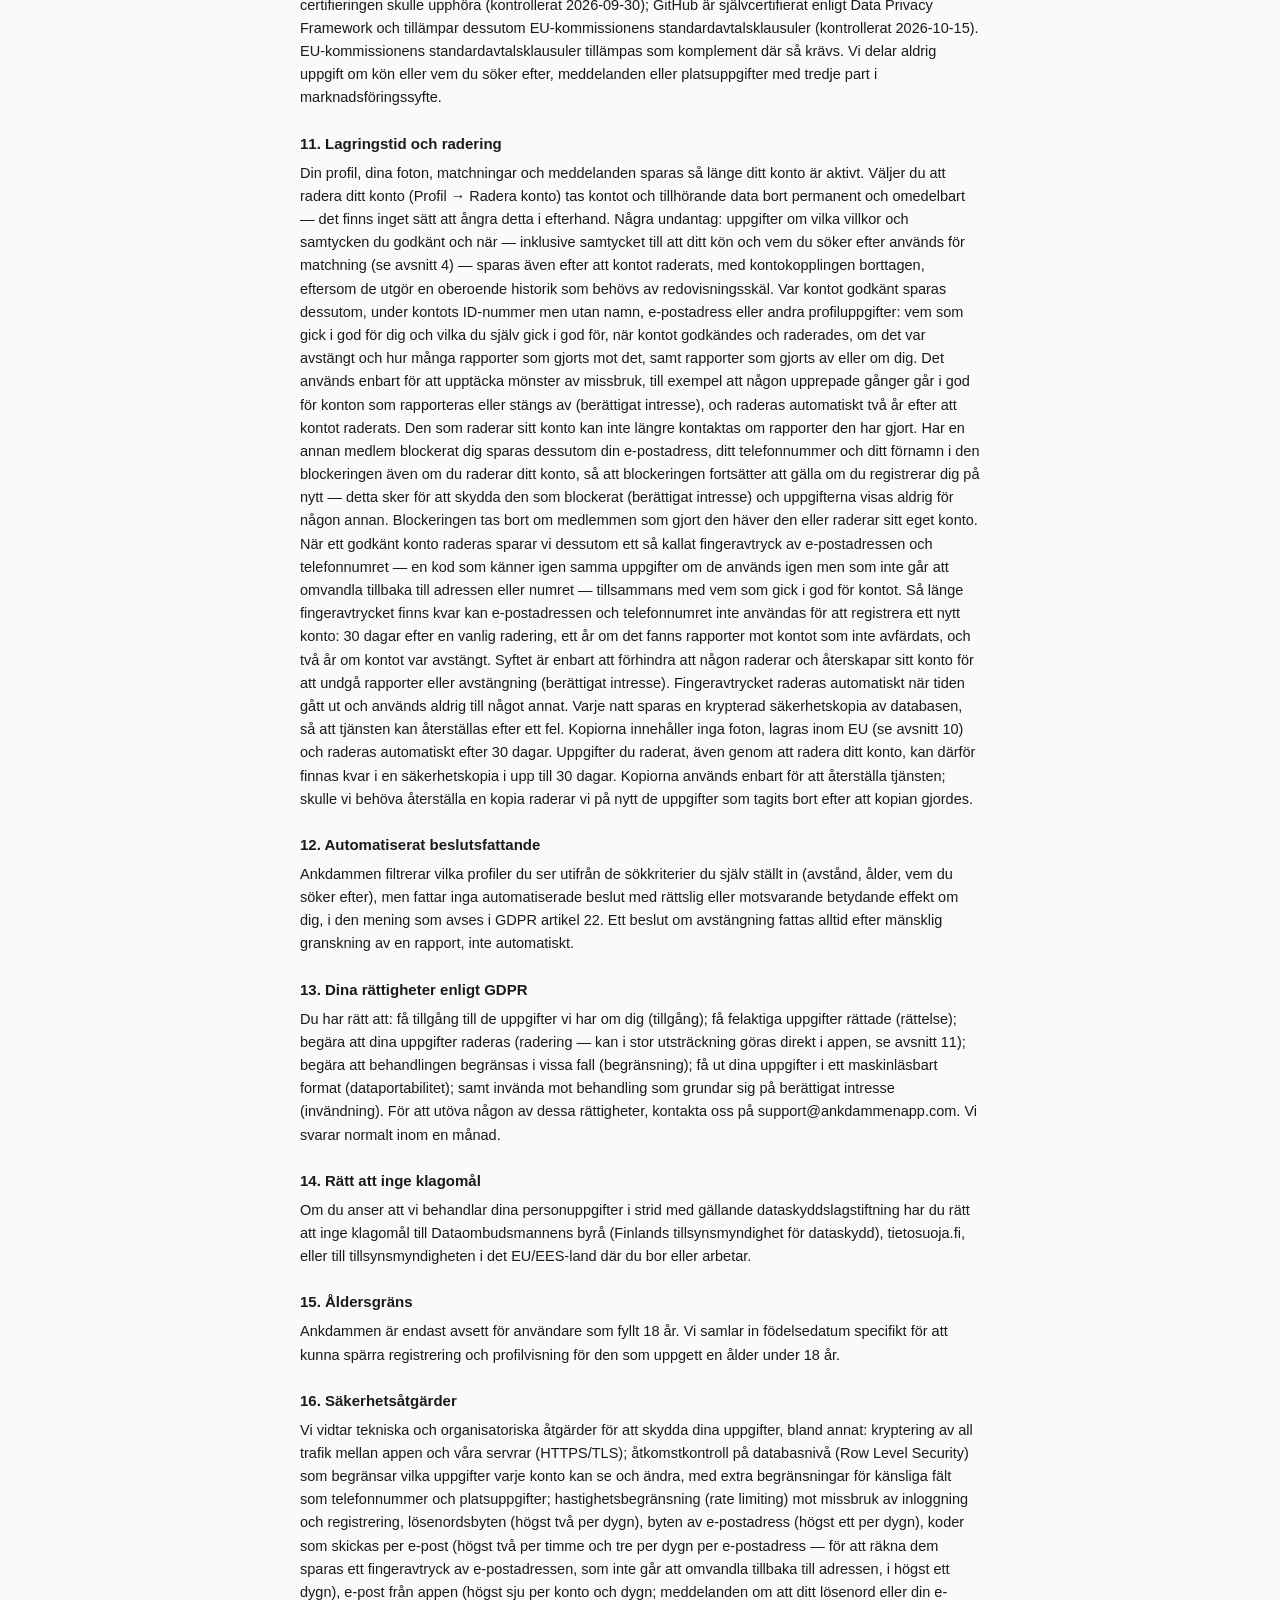
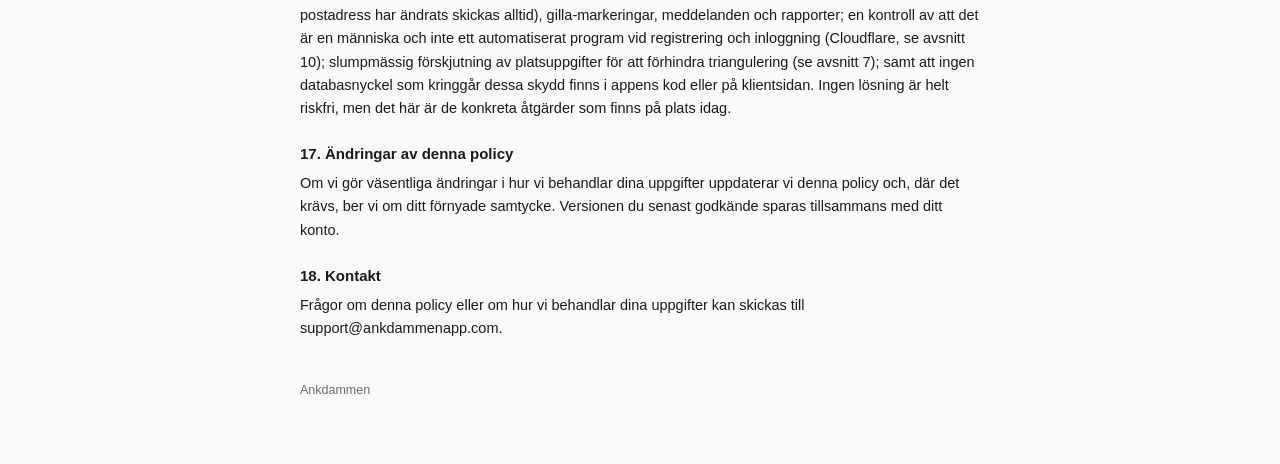
==== commit c85955e2: "Privacy policy 1.18.4: nightly encrypted backups Matches the app's src/data/legal-content.ts word fo" ====
--- a/privacy.html
+++ b/privacy.html
@@ -16,7 +16,7 @@
     <nav class="crumbs"><a href="index.html">&larr; Support &amp; juridisk information</a> &middot; <a href="terms.html">Användarvillkor</a></nav>
 
     <h1>Integritetspolicy</h1>
-    <p class="meta">Version 1.18.3</p>
+    <p class="meta">Version 1.18.4</p>
 
     <p class="intro">Den här integritetspolicyn beskriver hur Ankdammen samlar in, använder och skyddar dina personuppgifter, i enlighet med EU:s dataskyddsförordning (GDPR). Den är skriven för att spegla hur appen faktiskt fungerar snarare än att vara en generisk mall.</p>
 
@@ -58,11 +58,11 @@
     </section>
     <section class="doc">
       <h2>10. Delning med tredje part</h2>
-      <p>Vi säljer aldrig dina personuppgifter. Uppgifter delas endast med underleverantörer som behövs för att driva tjänsten, för närvarande Supabase (databas, fillagrings- och autentiseringstjänst, hostat inom EU i Frankfurt, Tyskland), Sentry (felrapportering, så att vi upptäcker och kan åtgärda buggar/krascher), Expo (push-notiser), Resend (utskick av e-post med engångskoder), Cloudflare (kontroll av att det är en människa och inte ett automatiserat program som registrerar sig eller loggar in) och, för leverans av push-notiser till Android-enheter, Google Firebase Cloud Messaging. Sentry tar emot tekniska felrapporter — vilken typ av fel som inträffade, i vilken del av appen, och liknande diagnostik — men aldrig meddelandeinnehåll, platsuppgifter eller uppgift om kön eller vem du söker efter; sådana fält rensas innan felrapporten skickas. Expo tar emot din enhets push-notis-token samt notisens rubrik och text när vi skickar en notis (t.ex. "Nytt meddelande") — aldrig meddelandets innehåll, vem som skickat det, eller vem som gillat dig; för Android-enheter vidarebefordrar Expo detta till Google Firebase Cloud Messaging för själva leveransen till telefonen, med samma begränsade information. Resend tar emot din e-postadress och innehållet i de e-postmeddelanden vi skickar till dig, det vill säga engångskoden för att bekräfta din e-postadress eller återställa ditt lösenord — aldrig några profil-, meddelande- eller platsuppgifter. Cloudflare tar emot din IP-adress och tekniska uppgifter om enheten och anslutningen (till exempel webbläsarversion) när du registrerar dig, loggar in, bekräftar ditt lösenord, ber om en ny kod eller återställer ditt lösenord — bara i de stunderna, och enbart för att upptäcka och stoppa automatiserat missbruk, aldrig för reklam — men aldrig din e-postadress, ditt lösenord eller några profil-, meddelande- eller platsuppgifter. Sentry lagrar felrapporterna inom EU, i Frankfurt, Tyskland (kontrollerat 2026-09-27); i USA hanteras endast vårt eget administratörskonto hos Sentry, aldrig uppgifter om dig. Var och en av de övriga fyra underleverantörerna behandlar viss data i USA (kontrollerat 2026-09-19): Expo behandlar och lagrar push-notisdata på servrar i USA under samma Data Privacy Framework; Google är på motsvarande sätt självcertifierat enligt Data Privacy Framework för sin behandling av push-notisdata via Firebase Cloud Messaging; Resend behandlar och lagrar e-postdata i USA under sin självcertifiering enligt Data Privacy Framework (kontrollerat 2026-09-26), med EU-kommissionens standardavtalsklausuler i sitt personuppgiftsbiträdesavtal; Cloudflare är självcertifierat enligt Data Privacy Framework och tillämpar EU-kommissionens standardavtalsklausuler om certifieringen skulle upphöra (kontrollerat 2026-09-30). EU-kommissionens standardavtalsklausuler tillämpas som komplement där så krävs. Vi delar aldrig uppgift om kön eller vem du söker efter, meddelanden eller platsuppgifter med tredje part i marknadsföringssyfte.</p>
+      <p>Vi säljer aldrig dina personuppgifter. Uppgifter delas endast med underleverantörer som behövs för att driva tjänsten, för närvarande Supabase (databas, fillagrings- och autentiseringstjänst, hostat inom EU i Frankfurt, Tyskland), Sentry (felrapportering, så att vi upptäcker och kan åtgärda buggar/krascher), Expo (push-notiser), Resend (utskick av e-post med engångskoder), Cloudflare (kontroll av att det är en människa och inte ett automatiserat program som registrerar sig eller loggar in, samt lagring av krypterade säkerhetskopior av databasen inom EU), GitHub (skapar säkerhetskopiorna) och, för leverans av push-notiser till Android-enheter, Google Firebase Cloud Messaging. Sentry tar emot tekniska felrapporter — vilken typ av fel som inträffade, i vilken del av appen, och liknande diagnostik — men aldrig meddelandeinnehåll, platsuppgifter eller uppgift om kön eller vem du söker efter; sådana fält rensas innan felrapporten skickas. Expo tar emot din enhets push-notis-token samt notisens rubrik och text när vi skickar en notis (t.ex. "Nytt meddelande") — aldrig meddelandets innehåll, vem som skickat det, eller vem som gillat dig; för Android-enheter vidarebefordrar Expo detta till Google Firebase Cloud Messaging för själva leveransen till telefonen, med samma begränsade information. Resend tar emot din e-postadress och innehållet i de e-postmeddelanden vi skickar till dig, det vill säga engångskoden för att bekräfta din e-postadress eller återställa ditt lösenord — aldrig några profil-, meddelande- eller platsuppgifter. Cloudflare tar emot din IP-adress och tekniska uppgifter om enheten och anslutningen (till exempel webbläsarversion) när du registrerar dig, loggar in, bekräftar ditt lösenord, ber om en ny kod eller återställer ditt lösenord — bara i de stunderna, och enbart för att upptäcka och stoppa automatiserat missbruk, aldrig för reklam — men aldrig din e-postadress, ditt lösenord eller några profil-, meddelande- eller platsuppgifter. Säkerhetskopiorna lagras hos Cloudflare enbart inom EU och är krypterade med en nyckel som bara vi har, så Cloudflare kan inte läsa dem. GitHub skapar varje natt säkerhetskopian på en av sina servrar, som kan finnas i USA; där finns uppgifterna okrypterade bara de sekunder det tar att kopiera och kryptera dem, och de raderas från servern direkt efteråt. Sentry lagrar felrapporterna inom EU, i Frankfurt, Tyskland (kontrollerat 2026-09-27); i USA hanteras endast vårt eget administratörskonto hos Sentry, aldrig uppgifter om dig. Var och en av de övriga fem underleverantörerna behandlar viss data i USA (kontrollerat 2026-09-19): Expo behandlar och lagrar push-notisdata på servrar i USA under samma Data Privacy Framework; Google är på motsvarande sätt självcertifierat enligt Data Privacy Framework för sin behandling av push-notisdata via Firebase Cloud Messaging; Resend behandlar och lagrar e-postdata i USA under sin självcertifiering enligt Data Privacy Framework (kontrollerat 2026-09-26), med EU-kommissionens standardavtalsklausuler i sitt personuppgiftsbiträdesavtal; Cloudflare är självcertifierat enligt Data Privacy Framework och tillämpar EU-kommissionens standardavtalsklausuler om certifieringen skulle upphöra (kontrollerat 2026-09-30); GitHub är självcertifierat enligt Data Privacy Framework och tillämpar dessutom EU-kommissionens standardavtalsklausuler (kontrollerat 2026-10-15). EU-kommissionens standardavtalsklausuler tillämpas som komplement där så krävs. Vi delar aldrig uppgift om kön eller vem du söker efter, meddelanden eller platsuppgifter med tredje part i marknadsföringssyfte.</p>
     </section>
     <section class="doc">
       <h2>11. Lagringstid och radering</h2>
-      <p>Din profil, dina foton, matchningar och meddelanden sparas så länge ditt konto är aktivt. Väljer du att radera ditt konto (Profil → Radera konto) tas kontot och tillhörande data bort permanent och omedelbart — det finns inget sätt att ångra detta i efterhand. Några undantag: uppgifter om vilka villkor och samtycken du godkänt och när — inklusive samtycket till att ditt kön och vem du söker efter används för matchning (se avsnitt 4) — sparas även efter att kontot raderats, med kontokopplingen borttagen, eftersom de utgör en oberoende historik som behövs av redovisningsskäl. Var kontot godkänt sparas dessutom, under kontots ID-nummer men utan namn, e-postadress eller andra profiluppgifter: vem som gick i god för dig och vilka du själv gick i god för, när kontot godkändes och raderades, om det var avstängt och hur många rapporter som gjorts mot det, samt rapporter som gjorts av eller om dig. Det används enbart för att upptäcka mönster av missbruk, till exempel att någon upprepade gånger går i god för konton som rapporteras eller stängs av (berättigat intresse), och raderas automatiskt två år efter att kontot raderats. Den som raderar sitt konto kan inte längre kontaktas om rapporter den har gjort. Har en annan medlem blockerat dig sparas dessutom din e-postadress, ditt telefonnummer och ditt förnamn i den blockeringen även om du raderar ditt konto, så att blockeringen fortsätter att gälla om du registrerar dig på nytt — detta sker för att skydda den som blockerat (berättigat intresse) och uppgifterna visas aldrig för någon annan. Blockeringen tas bort om medlemmen som gjort den häver den eller raderar sitt eget konto. När ett godkänt konto raderas sparar vi dessutom ett så kallat fingeravtryck av e-postadressen och telefonnumret — en kod som känner igen samma uppgifter om de används igen men som inte går att omvandla tillbaka till adressen eller numret — tillsammans med vem som gick i god för kontot. Så länge fingeravtrycket finns kvar kan e-postadressen och telefonnumret inte användas för att registrera ett nytt konto: 30 dagar efter en vanlig radering, ett år om det fanns rapporter mot kontot som inte avfärdats, och två år om kontot var avstängt. Syftet är enbart att förhindra att någon raderar och återskapar sitt konto för att undgå rapporter eller avstängning (berättigat intresse). Fingeravtrycket raderas automatiskt när tiden gått ut och används aldrig till något annat.</p>
+      <p>Din profil, dina foton, matchningar och meddelanden sparas så länge ditt konto är aktivt. Väljer du att radera ditt konto (Profil → Radera konto) tas kontot och tillhörande data bort permanent och omedelbart — det finns inget sätt att ångra detta i efterhand. Några undantag: uppgifter om vilka villkor och samtycken du godkänt och när — inklusive samtycket till att ditt kön och vem du söker efter används för matchning (se avsnitt 4) — sparas även efter att kontot raderats, med kontokopplingen borttagen, eftersom de utgör en oberoende historik som behövs av redovisningsskäl. Var kontot godkänt sparas dessutom, under kontots ID-nummer men utan namn, e-postadress eller andra profiluppgifter: vem som gick i god för dig och vilka du själv gick i god för, när kontot godkändes och raderades, om det var avstängt och hur många rapporter som gjorts mot det, samt rapporter som gjorts av eller om dig. Det används enbart för att upptäcka mönster av missbruk, till exempel att någon upprepade gånger går i god för konton som rapporteras eller stängs av (berättigat intresse), och raderas automatiskt två år efter att kontot raderats. Den som raderar sitt konto kan inte längre kontaktas om rapporter den har gjort. Har en annan medlem blockerat dig sparas dessutom din e-postadress, ditt telefonnummer och ditt förnamn i den blockeringen även om du raderar ditt konto, så att blockeringen fortsätter att gälla om du registrerar dig på nytt — detta sker för att skydda den som blockerat (berättigat intresse) och uppgifterna visas aldrig för någon annan. Blockeringen tas bort om medlemmen som gjort den häver den eller raderar sitt eget konto. När ett godkänt konto raderas sparar vi dessutom ett så kallat fingeravtryck av e-postadressen och telefonnumret — en kod som känner igen samma uppgifter om de används igen men som inte går att omvandla tillbaka till adressen eller numret — tillsammans med vem som gick i god för kontot. Så länge fingeravtrycket finns kvar kan e-postadressen och telefonnumret inte användas för att registrera ett nytt konto: 30 dagar efter en vanlig radering, ett år om det fanns rapporter mot kontot som inte avfärdats, och två år om kontot var avstängt. Syftet är enbart att förhindra att någon raderar och återskapar sitt konto för att undgå rapporter eller avstängning (berättigat intresse). Fingeravtrycket raderas automatiskt när tiden gått ut och används aldrig till något annat. Varje natt sparas en krypterad säkerhetskopia av databasen, så att tjänsten kan återställas efter ett fel. Kopiorna innehåller inga foton, lagras inom EU (se avsnitt 10) och raderas automatiskt efter 30 dagar. Uppgifter du raderat, även genom att radera ditt konto, kan därför finnas kvar i en säkerhetskopia i upp till 30 dagar. Kopiorna används enbart för att återställa tjänsten; skulle vi behöva återställa en kopia raderar vi på nytt de uppgifter som tagits bort efter att kopian gjordes.</p>
     </section>
     <section class="doc">
       <h2>12. Automatiserat beslutsfattande</h2>
